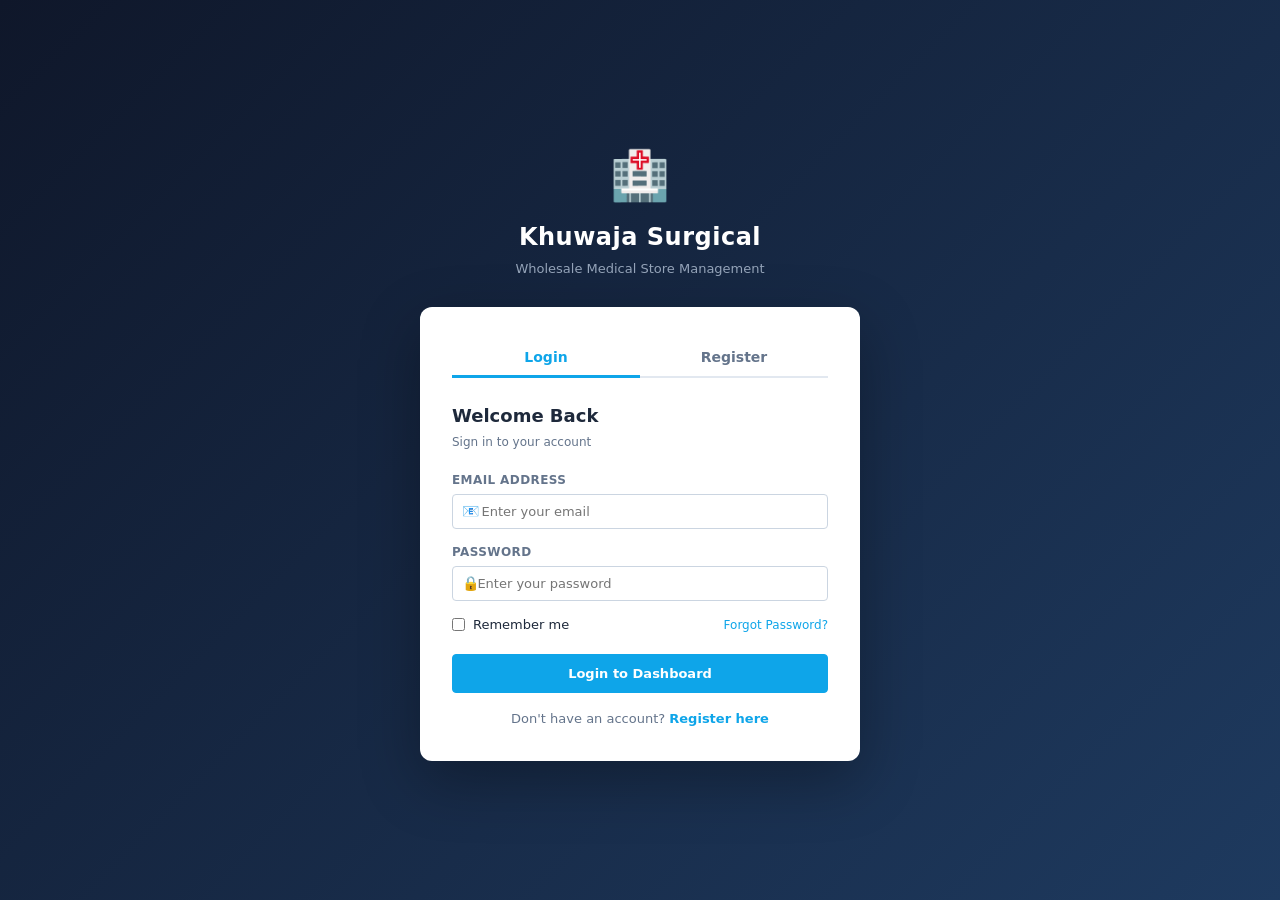
==== billing.html @ d651ba4a "Surgical Inventory System" ====
<!DOCTYPE html>
<html lang="en">

<head>
  <meta charset="UTF-8">
  <meta name="viewport" content="width=device-width, initial-scale=1.0">
  <title>New Bill - Khuwaja Surgical</title>
  <link rel="stylesheet" href="css/styles.css">
  <link rel="stylesheet" href="css/dark-mode.css" id="dark-mode-css" disabled>
  <link rel="stylesheet" href="css/print.css" media="print">
</head>

<body>

  <!-- ===== BILLING PAGE ===== -->

  <!-- Sidebar (hidden on print) -->
  <aside class="sidebar no-print" id="sidebar">
    <div class="sidebar-brand">
      <span class="brand-icon-sm">🏥</span>
      <span>Khuwaja Surgical</span>
    </div>
    <nav class="sidebar-nav">
      <a href="dashboard.html" class="nav-link">
        <span class="nav-icon">📊</span> Dashboard
      </a>
      <a href="inventory.html" class="nav-link">
        <span class="nav-icon">📦</span> Inventory
      </a>
      <a href="billing.html" class="nav-link active">
        <span class="nav-icon">🧾</span> New Bill
      </a>
      <a href="bills.html" class="nav-link">
        <span class="nav-icon">📋</span> Bills
      </a>
      <a href="settings.html" class="nav-link">
        <span class="nav-icon">⚙️</span> Settings
      </a>
    </nav>
    <div class="sidebar-footer">
      <a href="login.html" class="nav-link logout-link">
        <span class="nav-icon">🚪</span> Logout
      </a>
    </div>
  </aside>

  <!-- Main Wrapper -->
  <div class="main-wrapper">

    <!-- Header (hidden on print) -->
    <header class="top-header no-print">
      <button class="menu-toggle" id="menu-toggle">☰</button>
      <div class="header-title">Create New Bill</div>
      <div class="header-right">
        <button class="dark-toggle" id="dark-toggle" title="Toggle Dark Mode">🌙</button>
        <div class="user-badge">Admin</div>
      </div>
    </header>

    <!-- Page Content -->
    <main class="page-content">

      <!-- ===== INVOICE / RECEIPT ===== -->
      <div class="invoice-wrapper" id="invoice-print-area">

        <!-- INVOICE HEADER (visible on screen and print) -->
        <div class="invoice-header">
          <div class="invoice-brand">
            <h2 class="invoice-shop-name">🏥 Khuwaja Surgical</h2>
            <p class="invoice-address">Main Bazar, Sukkur, Sindh | Ph: 0300-1234567</p>
          </div>
          <div class="invoice-meta">
            <div class="meta-row">
              <span class="meta-label">Invoice No:</span>
              <span class="meta-value" id="inv-number">#1043</span>
            </div>
            <div class="meta-row">
              <span class="meta-label">Date:</span>
              <span class="meta-value" id="inv-date">11-03-2026</span>
            </div>
          </div>
        </div>

        <!-- SELLER & CUSTOMER INFO -->
        <div class="invoice-parties no-print">
          <div class="party-block">
            <h4 class="party-label">Seller Information</h4>
            <div class="form-group">
              <label for="seller-name">Seller Name</label>
              <input type="text" id="seller-name" name="seller_name" placeholder="Seller / Staff Name" value="Admin">
            </div>
          </div>
          <div class="party-block">
            <h4 class="party-label">Customer Information</h4>
            <div class="form-row">
              <div class="form-group">
                <label for="cust-name">Customer Name</label>
                <input type="text" id="cust-name" name="customer_name" placeholder="Customer / Shop Name">
              </div>
              <div class="form-group">
                <label for="cust-phone">Phone Number</label>
                <input type="text" id="cust-phone" name="customer_phone" placeholder="0300-0000000">
              </div>
            </div>
          </div>
        </div>

        <!-- PRINT-ONLY PARTY INFO -->
        <div class="print-only party-print-row">
          <div>
            <strong>Seller:</strong> Admin &nbsp;&nbsp;
            <strong>Customer:</strong> Walk-in Customer
          </div>
          <div><strong>Phone:</strong> ---</div>
        </div>

        <!-- ADD ITEM ROW (hidden on print) -->
        <div class="add-item-row no-print">
          <h4 class="party-label">Add Item to Bill</h4>
          <div class="form-row item-add-form">
            <div class="form-group">
              <label for="item-select">Select Item</label>
              <select id="item-select" name="item_select">
                <option value="">-- Choose Item --</option>
                <option value="surgical-gloves|500|SRG-001">
                  Surgical Gloves (M) — Rs.500
                </option>
                <option value="syringe-5ml|20|SRG-045">
                  Disposable Syringe 5ml — Rs.20
                </option>
                <option value="cotton-bandage|70|SRG-102">
                  Cotton Bandage 4" — Rs.70
                </option>
                <option value="stethoscope|1200|SRG-200">
                  Stethoscope — Rs.1,200
                </option>
                <option value="oxygen-mask|150|SRG-311">
                  Oxygen Mask (Adult) — Rs.150
                </option>
              </select>
            </div>
            <div class="form-group form-group-sm">
              <label for="item-qty">Quantity</label>
              <input type="number" id="item-qty" name="quantity" placeholder="1" min="1" value="1">
            </div>
            <div class="form-group form-group-sm">
              <label for="item-rate">Rate (Rs.)</label>
              <input type="number" id="item-rate" name="rate" placeholder="0.00" step="0.01">
            </div>
            <div class="form-group form-group-btn">
              <label>&nbsp;</label>
              <button type="button" class="btn btn-primary">➕ Add Item</button>
            </div>
          </div>
        </div>

        <!-- ITEMS TABLE -->
        <div class="invoice-items">
          <table class="data-table invoice-table">
            <thead>
              <tr>
                <th>#</th>
                <th>Item Name</th>
                <th>Rate (Rs.)</th>
                <th>Quantity</th>
                <th>Amount (Rs.)</th>
                <th class="no-print">Remove</th>
              </tr>
            </thead>
            <tbody id="invoice-items-body">
              <!-- Sample rows -->
              <tr>
                <td>1</td>
                <td>Surgical Gloves (M)</td>
                <td>500.00</td>
                <td>10</td>
                <td>5,000.00</td>
                <td class="no-print">
                  <button class="btn-icon btn-delete">🗑️</button>
                </td>
              </tr>
              <tr>
                <td>2</td>
                <td>Disposable Syringe 5ml</td>
                <td>20.00</td>
                <td>50</td>
                <td>1,000.00</td>
                <td class="no-print">
                  <button class="btn-icon btn-delete">🗑️</button>
                </td>
              </tr>
              <tr>
                <td>3</td>
                <td>Cotton Bandage 4"</td>
                <td>70.00</td>
                <td>20</td>
                <td>1,400.00</td>
                <td class="no-print">
                  <button class="btn-icon btn-delete">🗑️</button>
                </td>
              </tr>
            </tbody>
          </table>
        </div>

        <!-- TOTALS SECTION -->
        <div class="invoice-totals">
          <div class="totals-left no-print">
            <div class="form-group">
              <label for="cash-received">Cash Received (Rs.)</label>
              <input type="number" id="cash-received" name="cash_received" placeholder="0.00" step="0.01">
            </div>
          </div>
          <div class="totals-right">
            <table class="totals-table">
              <tr>
                <td class="totals-label">Subtotal:</td>
                <td class="totals-value">Rs. 7,400.00</td>
              </tr>
              <tr>
                <td class="totals-label">Tax (17%):</td>
                <td class="totals-value">Rs. 1,258.00</td>
              </tr>
              <tr>
                <td class="totals-label">Discount:</td>
                <td class="totals-value no-print">
                  <input type="number" id="discount" placeholder="0" class="discount-input" step="0.01">
                </td>
                <td class="totals-value print-only">Rs. 0.00</td>
              </tr>
              <tr class="grand-total-row">
                <td class="totals-label">Grand Total:</td>
                <td class="totals-value grand-total-val">Rs. 8,658.00</td>
              </tr>
              <tr>
                <td class="totals-label">Cash Received:</td>
                <td class="totals-value">Rs. 10,000.00</td>
              </tr>
              <tr>
                <td class="totals-label">Balance:</td>
                <td class="totals-value balance-val">Rs. 1,342.00</td>
              </tr>
            </table>
          </div>
        </div>

        <!-- INVOICE FOOTER (visible on print) -->
        <div class="invoice-footer print-only">
          <p>Thank you for your business!</p>
          <p>Khuwaja Surgical | 0300-1234567</p>
        </div>

      </div><!-- /#invoice-print-area -->

      <!-- ACTION BUTTONS (hidden on print) -->
      <div class="invoice-actions no-print">
        <button type="button" class="btn btn-primary" onclick="window.print()">🖨️ Print Bill</button>
        <button type="button" class="btn btn-green">💾 Save Bill</button>
        <button type="button" class="btn btn-outline">🔄 Clear</button>
        <a href="bills.html" class="btn btn-outline">📋 View All Bills</a>
      </div>

    </main>
  </div>
  <script src="js/db.js"></script>
  <script src="js/helpers.js"></script>
  <script src="js/ui.js"></script>
  <script src="js/auth.js"></script>
  <script src="js/billing.js"></script>
  <script src="js/print.js"></script>
  <script src="js/backup.js"></script>
  <script>
    if ('serviceWorker' in navigator) {
      navigator.serviceWorker.register('service-worker.js')
        .then(() => console.log('SW: Registered ✓'))
        .catch(err => console.error('SW: Failed -', err));
    }
  </script>


</body>

</html>
---- css/styles.css ----
/* =====================================================
   css/styles.css
   Khuwaja Surgical — Main Stylesheet
   ===================================================== */

/* ---- CSS Variables (Light Mode Defaults) ---- */
:root {
  --bg-body: #f1f5f9;
  --bg-sidebar: #1e293b;
  --bg-header: #ffffff;
  --bg-card: #ffffff;
  --bg-input: #ffffff;
  --text-primary: #1e293b;
  --text-secondary: #64748b;
  --text-sidebar: #94a3b8;
  --text-sidebar-active: #ffffff;
  --accent: #0ea5e9;
  --accent-hover: #0284c7;
  --accent-green: #16a34a;
  --accent-red: #dc2626;
  --accent-yellow: #d97706;
  --accent-purple: #7c3aed;
  --border: #e2e8f0;
  --border-input: #cbd5e1;
  --shadow: 0 2px 8px rgba(0, 0, 0, 0.08);
  --shadow-card: 0 1px 4px rgba(0, 0, 0, 0.06);
  --sidebar-w: 240px;
  --header-h: 58px;
  --radius: 8px;
  --radius-sm: 4px;
}

/* ---- Reset & Base ---- */
*,
*::before,
*::after {
  box-sizing: border-box;
  margin: 0;
  padding: 0;
}

html {
  font-size: 14px;
}

body {
  font-family: 'Segoe UI', system-ui, -apple-system, sans-serif;
  background: var(--bg-body);
  color: var(--text-primary);
  line-height: 1.5;
}

a {
  text-decoration: none;
  color: inherit;
}

button {
  cursor: pointer;
  font-family: inherit;
}

input,
select,
textarea {
  font-family: inherit;
  font-size: 13px;
}

/* ===================================================
   LOGIN PAGE
   =================================================== */
.login-page {
  background: linear-gradient(135deg, #0f172a 0%, #1e3a5f 100%);
  min-height: 100vh;
  display: flex;
  align-items: center;
  justify-content: center;
  padding: 24px;
}

.login-wrapper {
  width: 100%;
  max-width: 440px;
}

.login-brand {
  text-align: center;
  margin-bottom: 28px;
  color: #ffffff;
}

.login-brand .brand-icon {
  font-size: 48px;
  display: block;
  margin-bottom: 8px;
}

.login-brand h1 {
  font-size: 24px;
  font-weight: 700;
  letter-spacing: 0.5px;
}

.login-brand p {
  font-size: 13px;
  color: #94a3b8;
  margin-top: 4px;
}

.login-card {
  background: #ffffff;
  border-radius: 12px;
  padding: 32px;
  box-shadow: 0 20px 60px rgba(0, 0, 0, 0.3);
}

/* Auth Tabs */
.auth-tabs {
  display: flex;
  border-bottom: 2px solid var(--border);
  margin-bottom: 24px;
}

.tab-btn {
  flex: 1;
  padding: 10px;
  background: none;
  border: none;
  font-size: 14px;
  font-weight: 600;
  color: var(--text-secondary);
  border-bottom: 3px solid transparent;
  margin-bottom: -2px;
  transition: all 0.2s;
}

.tab-btn.active {
  color: var(--accent);
  border-bottom-color: var(--accent);
}

.tab-btn:hover {
  color: var(--accent);
}

/* Form Titles */
.form-title {
  font-size: 18px;
  font-weight: 700;
  margin-bottom: 4px;
}

.form-subtitle {
  font-size: 12px;
  color: var(--text-secondary);
  margin-bottom: 20px;
}

/* Auth Form */
.auth-form {
  display: block;
}

.auth-form.hidden {
  display: none;
}

/* Input Icon Wrap */
.input-icon-wrap {
  position: relative;
}

.input-icon {
  position: absolute;
  left: 10px;
  top: 50%;
  transform: translateY(-50%);
  font-size: 14px;
  pointer-events: none;
}

.input-icon-wrap input {
  width: 100%;
  padding: 10px 12px 10px 36px;
  border: 1.5px solid var(--border-input);
  border-radius: var(--radius-sm);
  outline: none;
  background: var(--bg-input);
  color: var(--text-primary);
  transition: border-color 0.2s;
}

.input-icon-wrap input:focus {
  border-color: var(--accent);
}

/* Form Options */
.form-options {
  display: flex;
  justify-content: space-between;
  align-items: center;
  margin: 12px 0 20px;
}

.forgot-link {
  font-size: 12px;
  color: var(--accent);
}

.forgot-link:hover {
  text-decoration: underline;
}

/* Switch Auth */
.switch-auth {
  text-align: center;
  margin-top: 16px;
  font-size: 13px;
  color: var(--text-secondary);
}

.switch-auth a {
  color: var(--accent);
  font-weight: 600;
}

/* ===================================================
   LAYOUT: SIDEBAR + MAIN
   =================================================== */
.sidebar {
  position: fixed;
  top: 0;
  left: 0;
  bottom: 0;
  width: var(--sidebar-w);
  background: var(--bg-sidebar);
  display: flex;
  flex-direction: column;
  z-index: 100;
  transition: transform 0.3s;
}

.sidebar-brand {
  display: flex;
  align-items: center;
  gap: 10px;
  padding: 18px 20px;
  font-size: 15px;
  font-weight: 700;
  color: #ffffff;
  border-bottom: 1px solid rgba(255, 255, 255, 0.08);
  white-space: nowrap;
}

.brand-icon-sm {
  font-size: 22px;
}

/* Sidebar Nav */
.sidebar-nav {
  flex: 1;
  padding: 12px 0;
  overflow-y: auto;
}

.nav-link {
  display: flex;
  align-items: center;
  gap: 10px;
  padding: 11px 20px;
  color: var(--text-sidebar);
  font-size: 13.5px;
  font-weight: 500;
  border-left: 3px solid transparent;
  transition: all 0.2s;
}

.nav-link:hover {
  background: rgba(255, 255, 255, 0.05);
  color: #ffffff;
}

.nav-link.active {
  background: rgba(14, 165, 233, 0.15);
  color: #ffffff;
  border-left-color: var(--accent);
}

.nav-icon {
  font-size: 16px;
}

.sidebar-footer {
  border-top: 1px solid rgba(255, 255, 255, 0.08);
  padding: 8px 0;
}

.logout-link:hover {
  background: rgba(220, 38, 38, 0.15) !important;
  color: #fca5a5 !important;
}

/* ---- Main Wrapper ---- */
.main-wrapper {
  margin-left: var(--sidebar-w);
  min-height: 100vh;
  display: flex;
  flex-direction: column;
  transition: margin-left 0.3s;
}

/* ---- Top Header ---- */
.top-header {
  position: sticky;
  top: 0;
  height: var(--header-h);
  background: var(--bg-header);
  border-bottom: 1px solid var(--border);
  display: flex;
  align-items: center;
  padding: 0 20px;
  gap: 16px;
  z-index: 50;
  box-shadow: var(--shadow-card);
}

.header-title {
  flex: 1;
  font-size: 15px;
  font-weight: 700;
  color: var(--text-primary);
}

.header-right {
  display: flex;
  align-items: center;
  gap: 12px;
}

.menu-toggle {
  background: none;
  border: none;
  font-size: 20px;
  color: var(--text-secondary);
  display: none;
  padding: 4px;
}

.dark-toggle {
  background: none;
  border: 1.5px solid var(--border);
  border-radius: var(--radius-sm);
  padding: 5px 9px;
  font-size: 16px;
  color: var(--text-secondary);
  transition: all 0.2s;
}

.dark-toggle:hover {
  background: var(--bg-body);
  border-color: var(--accent);
}

.user-badge {
  background: var(--accent);
  color: #ffffff;
  padding: 5px 14px;
  border-radius: 20px;
  font-size: 12px;
  font-weight: 600;
}

/* ---- Page Content ---- */
.page-content {
  padding: 24px;
  flex: 1;
}

/* Page Header */
.page-header {
  margin-bottom: 24px;
}

.page-header h2 {
  font-size: 20px;
  font-weight: 700;
}

.page-date {
  color: var(--text-secondary);
  font-size: 13px;
  margin-top: 3px;
}

/* ===================================================
   SECTION BLOCKS
   =================================================== */
.section-block {
  background: var(--bg-card);
  border-radius: var(--radius);
  padding: 20px;
  margin-bottom: 20px;
  box-shadow: var(--shadow-card);
  border: 1px solid var(--border);
}

.section-title {
  font-size: 15px;
  font-weight: 700;
  margin-bottom: 16px;
  color: var(--text-primary);
  padding-bottom: 10px;
  border-bottom: 1px solid var(--border);
}

.section-header-row {
  display: flex;
  align-items: center;
  justify-content: space-between;
  flex-wrap: wrap;
  gap: 10px;
  margin-bottom: 12px;
}

.section-header-row .section-title {
  margin-bottom: 0;
  border-bottom: none;
  padding-bottom: 0;
}

/* ===================================================
   DASHBOARD — SUMMARY CARDS
   =================================================== */
.cards-grid {
  display: grid;
  grid-template-columns: repeat(4, 1fr);
  gap: 16px;
  margin-bottom: 20px;
}

.summary-card {
  background: var(--bg-card);
  border-radius: var(--radius);
  padding: 20px;
  display: flex;
  align-items: center;
  gap: 16px;
  box-shadow: var(--shadow-card);
  border-left: 4px solid;
  border-right: 1px solid var(--border);
  border-top: 1px solid var(--border);
  border-bottom: 1px solid var(--border);
}

.card-blue {
  border-left-color: var(--accent);
}

.card-red {
  border-left-color: var(--accent-red);
}

.card-green {
  border-left-color: var(--accent-green);
}

.card-purple {
  border-left-color: var(--accent-purple);
}

.card-icon {
  font-size: 32px;
}

.card-label {
  display: block;
  font-size: 12px;
  color: var(--text-secondary);
  margin-bottom: 4px;
}

.card-value {
  display: block;
  font-size: 20px;
  font-weight: 700;
  color: var(--text-primary);
}

/* Quick Actions */
.quick-actions {
  display: flex;
  gap: 12px;
  flex-wrap: wrap;
}

.quick-btn {
  display: inline-flex;
  align-items: center;
  gap: 8px;
  padding: 11px 20px;
  border-radius: var(--radius);
  font-size: 13.5px;
  font-weight: 600;
  color: #ffffff;
  transition: opacity 0.2s, transform 0.15s;
}

.quick-btn:hover {
  opacity: 0.9;
  transform: translateY(-1px);
}

.qb-blue {
  background: var(--accent);
}

.qb-green {
  background: var(--accent-green);
}

.qb-purple {
  background: var(--accent-purple);
}

/* ===================================================
   TABLES
   =================================================== */
.table-wrap {
  overflow-x: auto;
}

.data-table {
  width: 100%;
  border-collapse: collapse;
  font-size: 13px;
}

.data-table th {
  background: var(--bg-body);
  color: var(--text-secondary);
  padding: 10px 14px;
  text-align: left;
  font-weight: 600;
  border-bottom: 2px solid var(--border);
  white-space: nowrap;
}

.data-table td {
  padding: 11px 14px;
  border-bottom: 1px solid var(--border);
  color: var(--text-primary);
  vertical-align: middle;
}

.data-table tbody tr:hover {
  background: rgba(14, 165, 233, 0.04);
}

.data-table tbody tr:last-child td {
  border-bottom: none;
}

/* ===================================================
   BADGES
   =================================================== */
.badge {
  display: inline-block;
  padding: 3px 10px;
  border-radius: 20px;
  font-size: 11px;
  font-weight: 700;
  text-transform: uppercase;
  letter-spacing: 0.4px;
}

.badge-green {
  background: #dcfce7;
  color: #166534;
}

.badge-red {
  background: #fee2e2;
  color: #991b1b;
}

.badge-yellow {
  background: #fef3c7;
  color: #92400e;
}

/* ===================================================
   FORMS
   =================================================== */
.form-group {
  margin-bottom: 14px;
}

.form-group label {
  display: block;
  font-size: 12px;
  font-weight: 600;
  color: var(--text-secondary);
  margin-bottom: 5px;
  text-transform: uppercase;
  letter-spacing: 0.4px;
}

.form-group input,
.form-group select,
.form-group textarea {
  width: 100%;
  padding: 9px 12px;
  border: 1.5px solid var(--border-input);
  border-radius: var(--radius-sm);
  background: var(--bg-input);
  color: var(--text-primary);
  outline: none;
  transition: border-color 0.2s;
  font-size: 13px;
}

.form-group input:focus,
.form-group select:focus,
.form-group textarea:focus {
  border-color: var(--accent);
}

.form-group textarea {
  resize: vertical;
}

.field-hint {
  display: block;
  font-size: 11px;
  color: var(--text-secondary);
  margin-top: 4px;
}

.form-row {
  display: grid;
  grid-template-columns: repeat(auto-fit, minmax(180px, 1fr));
  gap: 14px;
}

.form-group-sm {
  min-width: 100px;
  max-width: 140px;
}

.form-group-btn {
  display: flex;
  flex-direction: column;
}

.form-actions {
  display: flex;
  gap: 10px;
  flex-wrap: wrap;
  margin-top: 6px;
}

/* ===================================================
   BUTTONS
   =================================================== */
.btn {
  display: inline-flex;
  align-items: center;
  gap: 6px;
  padding: 9px 18px;
  border-radius: var(--radius-sm);
  font-size: 13px;
  font-weight: 600;
  border: 1.5px solid transparent;
  transition: all 0.2s;
  white-space: nowrap;
}

.btn-primary {
  background: var(--accent);
  color: #ffffff;
  border-color: var(--accent);
}

.btn-primary:hover {
  background: var(--accent-hover);
  border-color: var(--accent-hover);
}

.btn-green {
  background: var(--accent-green);
  color: #ffffff;
  border-color: var(--accent-green);
}

.btn-outline {
  background: transparent;
  color: var(--text-primary);
  border-color: var(--border-input);
}

.btn-outline:hover {
  background: var(--bg-body);
}

.btn-full {
  width: 100%;
  justify-content: center;
  padding: 11px;
}

.btn-sm {
  padding: 6px 12px;
  font-size: 12px;
}

.btn-icon {
  background: none;
  border: none;
  font-size: 16px;
  padding: 4px 6px;
  border-radius: var(--radius-sm);
  transition: background 0.2s;
}

.btn-icon:hover {
  background: var(--bg-body);
}

.action-btns {
  white-space: nowrap;
}

/* ===================================================
   INVENTORY — ITEM FORM
   =================================================== */
.item-form {
  padding: 4px 0;
}

.search-bar {
  display: flex;
}

.search-input {
  padding: 8px 12px;
  border: 1.5px solid var(--border-input);
  border-radius: var(--radius-sm);
  background: var(--bg-input);
  color: var(--text-primary);
  font-size: 13px;
  width: 240px;
  outline: none;
}

.search-input:focus {
  border-color: var(--accent);
}

/* ===================================================
   BILLING / INVOICE
   =================================================== */
.invoice-wrapper {
  background: var(--bg-card);
  border: 1px solid var(--border);
  border-radius: var(--radius);
  padding: 24px;
  margin-bottom: 16px;
  box-shadow: var(--shadow-card);
}

.invoice-header {
  display: flex;
  justify-content: space-between;
  align-items: flex-start;
  flex-wrap: wrap;
  gap: 16px;
  margin-bottom: 20px;
  padding-bottom: 16px;
  border-bottom: 2px solid var(--border);
}

.invoice-shop-name {
  font-size: 20px;
  font-weight: 800;
  color: var(--accent);
}

.invoice-address {
  font-size: 12px;
  color: var(--text-secondary);
  margin-top: 4px;
}

.invoice-meta {
  text-align: right;
}

.meta-row {
  display: flex;
  justify-content: flex-end;
  gap: 8px;
  margin-bottom: 4px;
  font-size: 13px;
}

.meta-label {
  color: var(--text-secondary);
  font-weight: 600;
}

.meta-value {
  font-weight: 700;
  color: var(--text-primary);
}

.invoice-parties {
  display: grid;
  grid-template-columns: 1fr 1fr;
  gap: 20px;
  margin-bottom: 20px;
  padding-bottom: 16px;
  border-bottom: 1px solid var(--border);
}

.party-label {
  font-size: 12px;
  font-weight: 700;
  color: var(--text-secondary);
  text-transform: uppercase;
  letter-spacing: 0.5px;
  margin-bottom: 10px;
}

.add-item-row {
  margin-bottom: 20px;
  padding-bottom: 16px;
  border-bottom: 1px solid var(--border);
}

.item-add-form {
  display: flex;
  flex-wrap: wrap;
  gap: 12px;
  align-items: flex-end;
}

.invoice-items {
  margin-bottom: 16px;
}

.invoice-table {
  font-size: 13px;
}

/* Totals */
.invoice-totals {
  display: flex;
  justify-content: space-between;
  align-items: flex-start;
  flex-wrap: wrap;
  gap: 16px;
  margin-top: 16px;
  padding-top: 16px;
  border-top: 2px solid var(--border);
}

.totals-left {
  min-width: 220px;
}

.totals-right {
  min-width: 260px;
}

.totals-table {
  width: 100%;
  font-size: 13px;
}

.totals-table td {
  padding: 5px 8px;
}

.totals-label {
  color: var(--text-secondary);
  font-weight: 600;
  text-align: right;
  width: 50%;
}

.totals-value {
  text-align: right;
  font-weight: 600;
}

.grand-total-row td {
  background: var(--bg-body);
  font-size: 15px;
  font-weight: 800;
  border-top: 1.5px solid var(--border);
  border-bottom: 1.5px solid var(--border);
}

.grand-total-val {
  color: var(--accent-green);
}

.balance-val {
  color: var(--accent);
}

.discount-input {
  width: 90px;
  padding: 4px 8px;
  border: 1.5px solid var(--border-input);
  border-radius: var(--radius-sm);
  background: var(--bg-input);
  color: var(--text-primary);
}

.invoice-actions {
  display: flex;
  gap: 10px;
  flex-wrap: wrap;
}

/* Print-only elements hidden on screen */
.print-only {
  display: none;
}

/* ===================================================
   BILLS PAGE
   =================================================== */
.filter-bar {
  display: flex;
  gap: 10px;
  flex-wrap: wrap;
  margin-bottom: 14px;
  align-items: center;
}

.filter-date {
  padding: 8px 10px;
  border: 1.5px solid var(--border-input);
  border-radius: var(--radius-sm);
  background: var(--bg-input);
  color: var(--text-primary);
  font-size: 13px;
  outline: none;
}

.bills-summary {
  display: flex;
  gap: 12px;
  margin-top: 14px;
  flex-wrap: wrap;
}

.summary-pill {
  background: var(--bg-body);
  border: 1px solid var(--border);
  border-radius: 20px;
  padding: 5px 14px;
  font-size: 12.5px;
  color: var(--text-secondary);
}

.summary-pill strong {
  color: var(--text-primary);
}

/* ===================================================
   SETTINGS
   =================================================== */
.settings-form {
  max-width: 900px;
}

.checkbox-group {
  display: flex;
  flex-direction: column;
  gap: 8px;
  padding-top: 2px;
}

.checkbox-label {
  display: flex;
  align-items: center;
  gap: 8px;
  font-size: 13px;
  color: var(--text-primary);
  cursor: pointer;
  font-weight: normal;
  text-transform: none;
  letter-spacing: 0;
}

.checkbox-label input[type="checkbox"] {
  width: auto;
  accent-color: var(--accent);
}

/* ===================================================
   PAGINATION
   =================================================== */
.pagination {
  display: flex;
  gap: 6px;
  margin-top: 16px;
  flex-wrap: wrap;
}

.page-btn {
  padding: 6px 12px;
  background: var(--bg-card);
  border: 1.5px solid var(--border-input);
  border-radius: var(--radius-sm);
  font-size: 12.5px;
  color: var(--text-secondary);
  cursor: pointer;
  transition: all 0.2s;
}

.page-btn:hover,
.page-btn.active {
  background: var(--accent);
  color: #ffffff;
  border-color: var(--accent);
}

/* ===================================================
   PARTY PRINT ROW (billing — print info)
   =================================================== */
.party-print-row {
  display: flex;
  justify-content: space-between;
  font-size: 12px;
  margin-bottom: 12px;
  padding-bottom: 10px;
  border-bottom: 1px dashed var(--border);
}

/* ===================================================
   RESPONSIVE — MOBILE
   =================================================== */
@media (max-width: 768px) {

  .sidebar {
    transform: translateX(-100%);
  }

  .sidebar.open {
    transform: translateX(0);
  }

  .main-wrapper {
    margin-left: 0;
  }

  .menu-toggle {
    display: block;
  }

  .cards-grid {
    grid-template-columns: repeat(2, 1fr);
  }

  .invoice-parties {
    grid-template-columns: 1fr;
  }

  .invoice-totals {
    flex-direction: column;
  }

  .item-add-form {
    flex-direction: column;
  }

  .form-group-sm {
    max-width: 100%;
  }

  .login-card {
    padding: 24px 18px;
  }

  .page-content {
    padding: 16px;
  }
}

@media (max-width: 480px) {
  .cards-grid {
    grid-template-columns: 1fr;
  }

  .invoice-header {
    flex-direction: column;
  }

  .invoice-meta {
    text-align: left;
  }
}
---- css/dark-mode.css ----
/* =====================================================
   css/dark-mode.css
   Khuwaja Surgical — Dark Mode Overrides
   Apply by toggling this stylesheet or adding
   class="dark" to <html>/<body>
   ===================================================== */

/* Override CSS variables for dark mode */
:root {
  --bg-body: #0f172a;
  --bg-sidebar: #0d1520;
  --bg-header: #1e293b;
  --bg-card: #1e293b;
  --bg-input: #0f172a;
  --text-primary: #e2e8f0;
  --text-secondary: #94a3b8;
  --text-sidebar: #64748b;
  --border: #334155;
  --border-input: #475569;
  --shadow-card: 0 1px 4px rgba(0, 0, 0, 0.3);
}

/* Body base */
body {
  background: var(--bg-body);
  color: var(--text-primary);
}

/* Login page gradient — dark mode */
.login-page {
  background: linear-gradient(135deg, #020617 0%, #0f172a 100%);
}

.login-card {
  background: #1e293b;
  border: 1px solid #334155;
}

.login-brand p {
  color: #64748b;
}

/* Auth tabs */
.tab-btn {
  color: #64748b;
}

.tab-btn.active {
  color: #38bdf8;
  border-bottom-color: #38bdf8;
}

/* Sidebar */
.sidebar {
  background: #0d1520;
}

.sidebar-brand {
  border-bottom-color: rgba(255, 255, 255, 0.06);
}

.sidebar-footer {
  border-top-color: rgba(255, 255, 255, 0.06);
}

/* Top Header */
.top-header {
  background: #1e293b;
  border-bottom-color: #334155;
}

/* Cards */
.summary-card {
  background: #1e293b;
  border-right-color: #334155;
  border-top-color: #334155;
  border-bottom-color: #334155;
}

/* Section blocks */
.section-block {
  background: #1e293b;
  border-color: #334155;
}

.section-title {
  border-bottom-color: #334155;
}

/* Tables */
.data-table th {
  background: #0f172a;
  color: #64748b;
  border-bottom-color: #334155;
}

.data-table td {
  border-bottom-color: #334155;
}

.data-table tbody tr:hover {
  background: rgba(14, 165, 233, 0.07);
}

/* Badges — dark mode tint adjustments */
.badge-green {
  background: #14532d;
  color: #86efac;
}

.badge-red {
  background: #7f1d1d;
  color: #fca5a5;
}

.badge-yellow {
  background: #78350f;
  color: #fcd34d;
}

/* Inputs */
.form-group input,
.form-group select,
.form-group textarea,
.search-input,
.filter-date,
.discount-input {
  background: #0f172a;
  color: #e2e8f0;
  border-color: #475569;
}

.form-group input::placeholder,
.search-input::placeholder {
  color: #64748b;
}

.form-group input:focus,
.form-group select:focus,
.form-group textarea:focus,
.search-input:focus,
.filter-date:focus {
  border-color: #38bdf8;
}

/* Input icon wrap on login */
.input-icon-wrap input {
  background: #0f172a;
  color: #e2e8f0;
  border-color: #475569;
}

.input-icon-wrap input:focus {
  border-color: #38bdf8;
}

/* Buttons */
.btn-outline {
  color: #e2e8f0;
  border-color: #475569;
}

.btn-outline:hover {
  background: #0f172a;
}

.dark-toggle {
  border-color: #475569;
  color: #94a3b8;
}

.dark-toggle:hover {
  background: #0f172a;
  border-color: #38bdf8;
}

/* Quick buttons */
.quick-btn {
  filter: brightness(0.9);
}

.quick-btn:hover {
  filter: brightness(1);
}

/* Invoice */
.invoice-wrapper {
  background: #1e293b;
  border-color: #334155;
}

.invoice-header {
  border-bottom-color: #334155;
}

.invoice-parties {
  border-bottom-color: #334155;
}

.add-item-row {
  border-bottom-color: #334155;
}

.invoice-totals {
  border-top-color: #334155;
}

.grand-total-row td {
  background: #0f172a;
  border-color: #334155;
}

.party-print-row {
  border-bottom-color: #475569;
}

/* Pagination */
.page-btn {
  background: #1e293b;
  border-color: #475569;
  color: #94a3b8;
}

.page-btn:hover,
.page-btn.active {
  background: #0ea5e9;
  color: #ffffff;
  border-color: #0ea5e9;
}

/* Summary Pills */
.summary-pill {
  background: #0f172a;
  border-color: #334155;
  color: #94a3b8;
}

.summary-pill strong {
  color: #e2e8f0;
}

/* Page buttons */
.btn-icon:hover {
  background: #0f172a;
}

/* Auth form in dark mode */
.auth-form .form-title {
  color: #e2e8f0;
}

.auth-form .form-subtitle {
  color: #64748b;
}

.switch-auth {
  color: #94a3b8;
}

.switch-auth a {
  color: #38bdf8;
}

.forgot-link {
  color: #38bdf8;
}

/* Totals table */
.totals-table td {
  color: #e2e8f0;
}

.totals-label {
  color: #94a3b8;
}

/* Settings checkbox */
.checkbox-label {
  color: #e2e8f0;
}

/* Filter bar */
.filter-bar input {
  color: #e2e8f0;
}

/* Dark toggle icon swap */
/* Add this class via JS when dark mode is on */
.dark-mode-on .dark-toggle {
  content: "☀️";
}
---- css/print.css ----
/* =====================================================
   css/print.css
   Khuwaja Surgical — Print / Receipt Styles
   Applied via: <link rel="stylesheet" href="css/print.css" media="print">
   Or inside: @media print { ... }
   ===================================================== */

@media print {

  /* ---- 1. PAGE SETUP ---- */
  @page {
    /* Narrow receipt format — change to A4 for full-page */
    size: 80mm auto;
    margin: 6mm 4mm;
  }

  /* ---- 2. RESET FOR PRINT ---- */
  * {
    -webkit-print-color-adjust: exact;
    print-color-adjust: exact;
    color-adjust: exact;
  }

  body {
    background: #ffffff !important;
    color: #000000 !important;
    font-family: 'Courier New', Courier, monospace;
    font-size: 11px;
    line-height: 1.4;
    margin: 0;
    padding: 0;
  }

  /* ---- 3. HIDE NON-PRINT ELEMENTS ---- */
  /* Sidebar, header, buttons, forms — all hidden when printing */
  .no-print,
  .sidebar,
  .top-header,
  .menu-toggle,
  .dark-toggle,
  .user-badge,
  .invoice-parties,
  /* screen party info form */
  .add-item-row,
  /* add item form row */
  .totals-left,
  /* cash received input */
  .invoice-actions,
  /* print/save/clear buttons */
  .discount-input,
  /* discount input box */
  .btn,
  .btn-icon,
  .pagination,
  .filter-bar,
  .section-block,
  .quick-actions,
  .cards-grid,
  .page-header {
    display: none !important;
  }

  /* ---- 4. SHOW PRINT-ONLY ELEMENTS ---- */
  .print-only {
    display: block !important;
  }

  /* ---- 5. LAYOUT — FULL WIDTH ---- */
  .main-wrapper {
    margin-left: 0 !important;
    padding: 0 !important;
  }

  .page-content {
    padding: 0 !important;
    margin: 0 !important;
  }

  /* ---- 6. INVOICE WRAPPER ---- */
  .invoice-wrapper {
    border: none !important;
    box-shadow: none !important;
    padding: 0 !important;
    margin: 0 !important;
    width: 100% !important;
    background: #ffffff !important;
  }

  /* ---- 7. RECEIPT HEADER ---- */
  .invoice-header {
    text-align: center !important;
    border-bottom: 2px dashed #000 !important;
    padding-bottom: 6px !important;
    margin-bottom: 6px !important;
    display: block !important;
  }

  .invoice-brand {
    text-align: center !important;
  }

  .invoice-shop-name {
    font-size: 16px !important;
    font-weight: 900 !important;
    color: #000 !important;
    letter-spacing: 0.5px;
    text-align: center;
    display: block;
  }

  .invoice-address {
    font-size: 10px !important;
    color: #333 !important;
    text-align: center;
  }

  .invoice-meta {
    text-align: center !important;
    margin-top: 6px;
  }

  .meta-row {
    justify-content: center !important;
    font-size: 11px !important;
  }

  .meta-label {
    color: #000 !important;
  }

  .meta-value {
    color: #000 !important;
  }

  /* ---- 8. PARTY INFO (PRINT-ONLY ROW) ---- */
  .party-print-row {
    display: flex !important;
    justify-content: space-between !important;
    font-size: 10px !important;
    margin: 6px 0 !important;
    padding-bottom: 6px !important;
    border-bottom: 1px dashed #999 !important;
  }

  /* ---- 9. ITEMS TABLE ---- */
  .invoice-items {
    margin: 4px 0 !important;
  }

  .invoice-table {
    width: 100% !important;
    border-collapse: collapse !important;
    font-size: 10px !important;
  }

  .invoice-table th {
    background: #000 !important;
    color: #fff !important;
    padding: 4px 5px !important;
    text-align: left !important;
    font-size: 10px !important;
    font-weight: bold;
  }

  .invoice-table td {
    padding: 3px 5px !important;
    border-bottom: 1px dotted #ccc !important;
    color: #000 !important;
    font-size: 10px !important;
  }

  .invoice-table tbody tr:hover {
    background: transparent !important;
  }

  /* ---- 10. TOTALS SECTION ---- */
  .invoice-totals {
    display: block !important;
    border-top: 2px dashed #000 !important;
    padding-top: 6px !important;
    margin-top: 6px !important;
  }

  .totals-right {
    width: 100% !important;
    min-width: unset !important;
  }

  .totals-table {
    width: 100% !important;
    font-size: 11px !important;
  }

  .totals-table td {
    padding: 3px 4px !important;
    color: #000 !important;
  }

  .totals-label {
    text-align: left !important;
    color: #333 !important;
    font-weight: bold;
  }

  .totals-value {
    text-align: right !important;
    color: #000 !important;
  }

  .grand-total-row td {
    background: #f0f0f0 !important;
    font-size: 13px !important;
    font-weight: 900 !important;
    border-top: 1.5px solid #000 !important;
    border-bottom: 1.5px solid #000 !important;
    padding: 5px 4px !important;
    color: #000 !important;
  }

  .grand-total-val {
    color: #000 !important;
  }

  .balance-val {
    color: #000 !important;
  }

  /* ---- 11. RECEIPT FOOTER ---- */
  .invoice-footer {
    display: block !important;
    text-align: center !important;
    margin-top: 10px !important;
    padding-top: 8px !important;
    border-top: 2px dashed #000 !important;
    font-size: 10px !important;
    color: #444 !important;
  }

  .invoice-footer p {
    margin-bottom: 2px;
  }

  /* ---- 12. BADGES ---- */
  .badge {
    background: none !important;
    color: #000 !important;
    font-weight: bold;
    padding: 0 !important;
  }

  /* ---- 13. NO PAGE BREAK INSIDE ROWS ---- */
  tr {
    page-break-inside: avoid;
  }

}
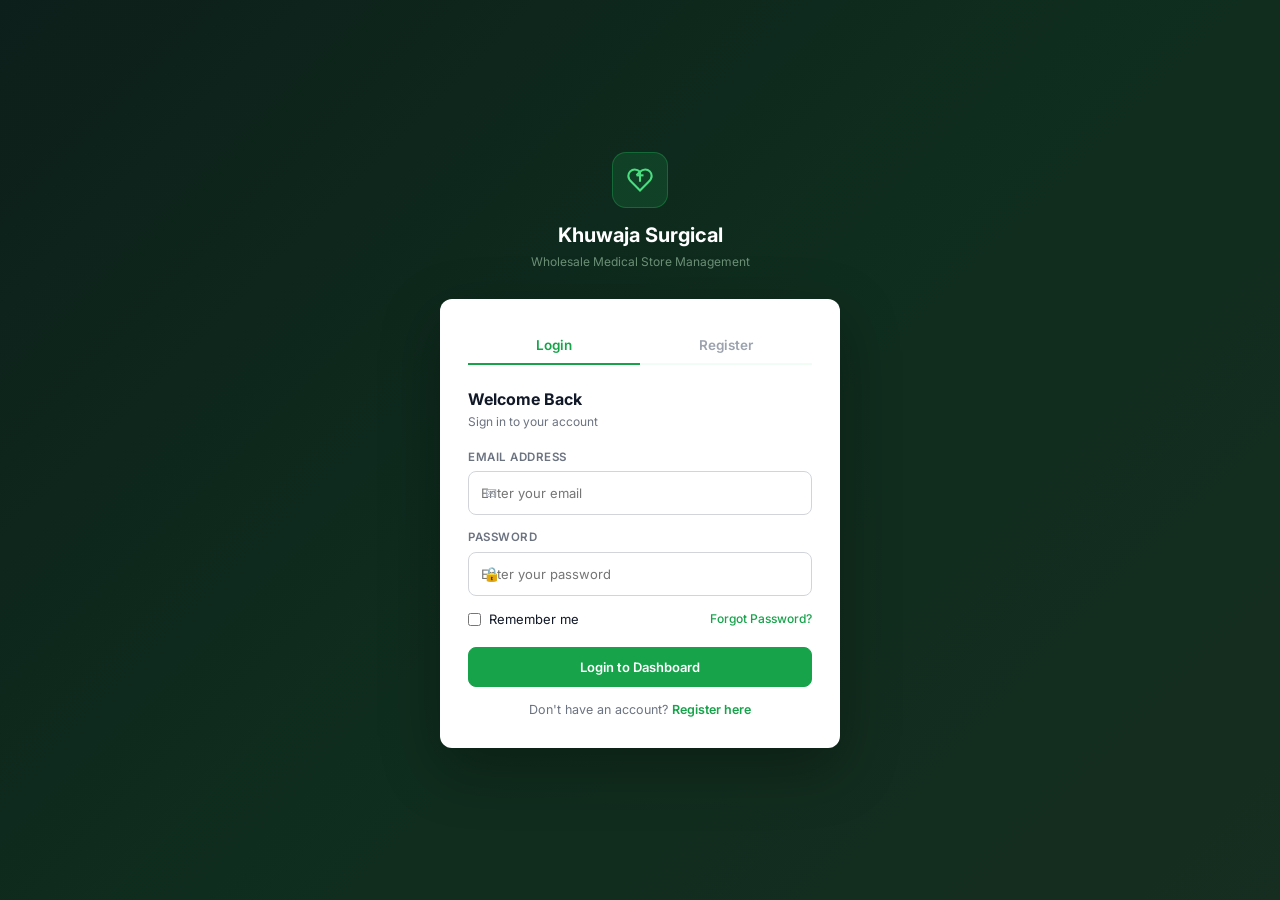
==== commit 1bbc1d9d: "Replace old inventory app with redesigned version" ====
--- a/billing.html
+++ b/billing.html
@@ -1,53 +1,31 @@
 <!DOCTYPE html>
 <html lang="en">
-
 <head>
-  <meta charset="UTF-8">
-  <meta name="viewport" content="width=device-width, initial-scale=1.0">
+  <meta charset="UTF-8"><meta name="viewport" content="width=device-width, initial-scale=1.0">
   <title>New Bill - Khuwaja Surgical</title>
   <link rel="stylesheet" href="css/styles.css">
   <link rel="stylesheet" href="css/dark-mode.css" id="dark-mode-css" disabled>
   <link rel="stylesheet" href="css/print.css" media="print">
 </head>
-
 <body>
-
-  <!-- ===== BILLING PAGE ===== -->
-
-  <!-- Sidebar (hidden on print) -->
   <aside class="sidebar no-print" id="sidebar">
     <div class="sidebar-brand">
-      <span class="brand-icon-sm">🏥</span>
+      <div class="brand-icon-sm"><svg width="18" height="18" fill="none" stroke="#4ade80" stroke-width="2" viewBox="0 0 24 24"><path d="M19 14c1.49-1.46 3-3.21 3-5.5A5.5 5.5 0 0 0 16.5 3c-1.76 0-3 .5-4.5 2-1.5-1.5-2.74-2-4.5-2A5.5 5.5 0 0 0 2 8.5c0 2.3 1.5 4.05 3 5.5l7 7Z"/></svg></div>
       <span>Khuwaja Surgical</span>
     </div>
     <nav class="sidebar-nav">
-      <a href="dashboard.html" class="nav-link">
-        <span class="nav-icon">📊</span> Dashboard
-      </a>
-      <a href="inventory.html" class="nav-link">
-        <span class="nav-icon">📦</span> Inventory
-      </a>
-      <a href="billing.html" class="nav-link active">
-        <span class="nav-icon">🧾</span> New Bill
-      </a>
-      <a href="bills.html" class="nav-link">
-        <span class="nav-icon">📋</span> Bills
-      </a>
-      <a href="settings.html" class="nav-link">
-        <span class="nav-icon">⚙️</span> Settings
-      </a>
+      <a href="dashboard.html" class="nav-link"><span class="nav-icon"><svg width="16" height="16" fill="none" stroke="currentColor" stroke-width="2" viewBox="0 0 24 24"><rect x="3" y="3" width="7" height="7" rx="1"/><rect x="14" y="3" width="7" height="7" rx="1"/><rect x="3" y="14" width="7" height="7" rx="1"/><rect x="14" y="14" width="7" height="7" rx="1"/></svg></span>Dashboard</a>
+      <a href="inventory.html" class="nav-link"><span class="nav-icon"><svg width="16" height="16" fill="none" stroke="currentColor" stroke-width="2" viewBox="0 0 24 24"><path d="M21 8a2 2 0 0 0-1-1.73l-7-4a2 2 0 0 0-2 0l-7 4A2 2 0 0 0 3 8v8a2 2 0 0 0 1 1.73l7 4a2 2 0 0 0 2 0l7-4A2 2 0 0 0 21 16Z"/><path d="m3.3 7 8.7 5 8.7-5"/><path d="M12 22V12"/></svg></span>Inventory</a>
+      <a href="billing.html" class="nav-link active"><span class="nav-icon"><svg width="16" height="16" fill="none" stroke="currentColor" stroke-width="2" viewBox="0 0 24 24"><path d="M14 2H6a2 2 0 0 0-2 2v16a2 2 0 0 0 2 2h12a2 2 0 0 0 2-2V8Z"/><polyline points="14 2 14 8 20 8"/><line x1="16" y1="13" x2="8" y2="13"/><line x1="16" y1="17" x2="8" y2="17"/></svg></span>New Bill</a>
+      <a href="bills.html" class="nav-link"><span class="nav-icon"><svg width="16" height="16" fill="none" stroke="currentColor" stroke-width="2" viewBox="0 0 24 24"><path d="M9 11l3 3L22 4"/><path d="M21 12v7a2 2 0 0 1-2 2H5a2 2 0 0 1-2-2V5a2 2 0 0 1 2-2h11"/></svg></span>Bills</a>
+      <a href="settings.html" class="nav-link"><span class="nav-icon"><svg width="16" height="16" fill="none" stroke="currentColor" stroke-width="2" viewBox="0 0 24 24"><circle cx="12" cy="12" r="3"/><path d="M19.4 15a1.65 1.65 0 0 0 .33 1.82l.06.06a2 2 0 0 1-2.83 2.83l-.06-.06a1.65 1.65 0 0 0-1.82-.33 1.65 1.65 0 0 0-1 1.51V21a2 2 0 0 1-4 0v-.09A1.65 1.65 0 0 0 9 19.4a1.65 1.65 0 0 0-1.82.33l-.06.06a2 2 0 0 1-2.83-2.83l.06-.06A1.65 1.65 0 0 0 4.68 15a1.65 1.65 0 0 0-1.51-1H3a2 2 0 0 1 0-4h.09A1.65 1.65 0 0 0 4.6 9a1.65 1.65 0 0 0-.33-1.82l-.06-.06a2 2 0 0 1 2.83-2.83l.06.06A1.65 1.65 0 0 0 9 4.68a1.65 1.65 0 0 0 1-1.51V3a2 2 0 0 1 4 0v.09a1.65 1.65 0 0 0 1 1.51 1.65 1.65 0 0 0 1.82-.33l.06-.06a2 2 0 0 1 2.83 2.83l-.06.06A1.65 1.65 0 0 0 19.4 9a1.65 1.65 0 0 0 1.51 1H21a2 2 0 0 1 0 4h-.09a1.65 1.65 0 0 0-1.51 1Z"/></svg></span>Settings</a>
     </nav>
     <div class="sidebar-footer">
-      <a href="login.html" class="nav-link logout-link">
-        <span class="nav-icon">🚪</span> Logout
-      </a>
+      <a href="login.html" class="nav-link logout-link"><span class="nav-icon"><svg width="16" height="16" fill="none" stroke="currentColor" stroke-width="2" viewBox="0 0 24 24"><path d="M9 21H5a2 2 0 0 1-2-2V5a2 2 0 0 1 2-2h4"/><polyline points="16 17 21 12 16 7"/><line x1="21" y1="12" x2="9" y2="12"/></svg></span>Logout</a>
     </div>
   </aside>
 
-  <!-- Main Wrapper -->
   <div class="main-wrapper">
-
-    <!-- Header (hidden on print) -->
     <header class="top-header no-print">
       <button class="menu-toggle" id="menu-toggle">☰</button>
       <div class="header-title">Create New Bill</div>
@@ -56,65 +34,38 @@
         <div class="user-badge">Admin</div>
       </div>
     </header>
-
-    <!-- Page Content -->
     <main class="page-content">
-
-      <!-- ===== INVOICE / RECEIPT ===== -->
       <div class="invoice-wrapper" id="invoice-print-area">
-
-        <!-- INVOICE HEADER (visible on screen and print) -->
         <div class="invoice-header">
           <div class="invoice-brand">
-            <h2 class="invoice-shop-name">🏥 Khuwaja Surgical</h2>
+            <h2 class="invoice-shop-name">Khuwaja Surgical</h2>
             <p class="invoice-address">Main Bazar, Sukkur, Sindh | Ph: 0300-1234567</p>
           </div>
           <div class="invoice-meta">
-            <div class="meta-row">
-              <span class="meta-label">Invoice No:</span>
-              <span class="meta-value" id="inv-number">#1043</span>
-            </div>
-            <div class="meta-row">
-              <span class="meta-label">Date:</span>
-              <span class="meta-value" id="inv-date">11-03-2026</span>
+            <div class="meta-row"><span class="meta-label">Invoice No:</span><span class="meta-value" id="inv-number">#1043</span></div>
+            <div class="meta-row"><span class="meta-label">Date:</span><span class="meta-value" id="inv-date">11-03-2026</span></div>
+          </div>
+        </div>
+
+        <div class="invoice-parties no-print">
+          <div class="party-block">
+            <h4 class="party-label">Seller Information</h4>
+            <div class="form-group"><label for="seller-name">Seller Name</label><input type="text" id="seller-name" name="seller_name" placeholder="Seller / Staff Name" value="Admin"></div>
+          </div>
+          <div class="party-block">
+            <h4 class="party-label">Customer Information</h4>
+            <div class="form-row">
+              <div class="form-group"><label for="cust-name">Customer Name</label><input type="text" id="cust-name" name="customer_name" placeholder="Customer / Shop Name"></div>
+              <div class="form-group"><label for="cust-phone">Phone Number</label><input type="text" id="cust-phone" name="customer_phone" placeholder="0300-0000000"></div>
             </div>
           </div>
         </div>
 
-        <!-- SELLER & CUSTOMER INFO -->
-        <div class="invoice-parties no-print">
-          <div class="party-block">
-            <h4 class="party-label">Seller Information</h4>
-            <div class="form-group">
-              <label for="seller-name">Seller Name</label>
-              <input type="text" id="seller-name" name="seller_name" placeholder="Seller / Staff Name" value="Admin">
-            </div>
-          </div>
-          <div class="party-block">
-            <h4 class="party-label">Customer Information</h4>
-            <div class="form-row">
-              <div class="form-group">
-                <label for="cust-name">Customer Name</label>
-                <input type="text" id="cust-name" name="customer_name" placeholder="Customer / Shop Name">
-              </div>
-              <div class="form-group">
-                <label for="cust-phone">Phone Number</label>
-                <input type="text" id="cust-phone" name="customer_phone" placeholder="0300-0000000">
-              </div>
-            </div>
-          </div>
-        </div>
-
-        <!-- PRINT-ONLY PARTY INFO -->
         <div class="print-only party-print-row">
-          <div>
-            <strong>Seller:</strong> Admin &nbsp;&nbsp;
-            <strong>Customer:</strong> Walk-in Customer
-          </div>
+          <div><strong>Seller:</strong> Admin &nbsp;&nbsp;<strong>Customer:</strong> Walk-in Customer</div>
           <div><strong>Phone:</strong> ---</div>
         </div>
 
-        <!-- ADD ITEM ROW (hidden on print) -->
         <div class="add-item-row no-print">
           <h4 class="party-label">Add Item to Bill</h4>
           <div class="form-row item-add-form">
@@ -122,162 +73,63 @@
               <label for="item-select">Select Item</label>
               <select id="item-select" name="item_select">
                 <option value="">-- Choose Item --</option>
-                <option value="surgical-gloves|500|SRG-001">
-                  Surgical Gloves (M) — Rs.500
-                </option>
-                <option value="syringe-5ml|20|SRG-045">
-                  Disposable Syringe 5ml — Rs.20
-                </option>
-                <option value="cotton-bandage|70|SRG-102">
-                  Cotton Bandage 4" — Rs.70
-                </option>
-                <option value="stethoscope|1200|SRG-200">
-                  Stethoscope — Rs.1,200
-                </option>
-                <option value="oxygen-mask|150|SRG-311">
-                  Oxygen Mask (Adult) — Rs.150
-                </option>
+                <option value="surgical-gloves|500|SRG-001">Surgical Gloves (M) — Rs.500</option>
+                <option value="syringe-5ml|20|SRG-045">Disposable Syringe 5ml — Rs.20</option>
+                <option value="cotton-bandage|70|SRG-102">Cotton Bandage 4" — Rs.70</option>
+                <option value="stethoscope|1200|SRG-200">Stethoscope — Rs.1,200</option>
+                <option value="oxygen-mask|150|SRG-311">Oxygen Mask (Adult) — Rs.150</option>
               </select>
             </div>
-            <div class="form-group form-group-sm">
-              <label for="item-qty">Quantity</label>
-              <input type="number" id="item-qty" name="quantity" placeholder="1" min="1" value="1">
-            </div>
-            <div class="form-group form-group-sm">
-              <label for="item-rate">Rate (Rs.)</label>
-              <input type="number" id="item-rate" name="rate" placeholder="0.00" step="0.01">
-            </div>
-            <div class="form-group form-group-btn">
-              <label>&nbsp;</label>
-              <button type="button" class="btn btn-primary">➕ Add Item</button>
-            </div>
+            <div class="form-group form-group-sm"><label for="item-qty">Quantity</label><input type="number" id="item-qty" name="quantity" placeholder="1" min="1" value="1"></div>
+            <div class="form-group form-group-sm"><label for="item-rate">Rate (Rs.)</label><input type="number" id="item-rate" name="rate" placeholder="0.00" step="0.01"></div>
+            <div class="form-group form-group-btn"><label>&nbsp;</label><button type="button" class="btn btn-primary">+ Add Item</button></div>
           </div>
         </div>
 
-        <!-- ITEMS TABLE -->
         <div class="invoice-items">
           <table class="data-table invoice-table">
-            <thead>
-              <tr>
-                <th>#</th>
-                <th>Item Name</th>
-                <th>Rate (Rs.)</th>
-                <th>Quantity</th>
-                <th>Amount (Rs.)</th>
-                <th class="no-print">Remove</th>
-              </tr>
-            </thead>
+            <thead><tr><th>#</th><th>Item Name</th><th>Rate (Rs.)</th><th>Quantity</th><th>Amount (Rs.)</th><th class="no-print">Remove</th></tr></thead>
             <tbody id="invoice-items-body">
-              <!-- Sample rows -->
-              <tr>
-                <td>1</td>
-                <td>Surgical Gloves (M)</td>
-                <td>500.00</td>
-                <td>10</td>
-                <td>5,000.00</td>
-                <td class="no-print">
-                  <button class="btn-icon btn-delete">🗑️</button>
-                </td>
-              </tr>
-              <tr>
-                <td>2</td>
-                <td>Disposable Syringe 5ml</td>
-                <td>20.00</td>
-                <td>50</td>
-                <td>1,000.00</td>
-                <td class="no-print">
-                  <button class="btn-icon btn-delete">🗑️</button>
-                </td>
-              </tr>
-              <tr>
-                <td>3</td>
-                <td>Cotton Bandage 4"</td>
-                <td>70.00</td>
-                <td>20</td>
-                <td>1,400.00</td>
-                <td class="no-print">
-                  <button class="btn-icon btn-delete">🗑️</button>
-                </td>
-              </tr>
+              <tr><td>1</td><td>Surgical Gloves (M)</td><td>500.00</td><td>10</td><td>5,000.00</td><td class="no-print"><button class="btn-delete-item">Remove</button></td></tr>
+              <tr><td>2</td><td>Disposable Syringe 5ml</td><td>20.00</td><td>50</td><td>1,000.00</td><td class="no-print"><button class="btn-delete-item">Remove</button></td></tr>
+              <tr><td>3</td><td>Cotton Bandage 4"</td><td>70.00</td><td>20</td><td>1,400.00</td><td class="no-print"><button class="btn-delete-item">Remove</button></td></tr>
             </tbody>
           </table>
         </div>
 
-        <!-- TOTALS SECTION -->
         <div class="invoice-totals">
           <div class="totals-left no-print">
-            <div class="form-group">
-              <label for="cash-received">Cash Received (Rs.)</label>
-              <input type="number" id="cash-received" name="cash_received" placeholder="0.00" step="0.01">
-            </div>
+            <div class="form-group"><label for="cash-received">Cash Received (Rs.)</label><input type="number" id="cash-received" name="cash_received" placeholder="0.00" step="0.01"></div>
           </div>
           <div class="totals-right">
             <table class="totals-table">
-              <tr>
-                <td class="totals-label">Subtotal:</td>
-                <td class="totals-value">Rs. 7,400.00</td>
-              </tr>
-              <tr>
-                <td class="totals-label">Tax (17%):</td>
-                <td class="totals-value">Rs. 1,258.00</td>
-              </tr>
-              <tr>
-                <td class="totals-label">Discount:</td>
-                <td class="totals-value no-print">
-                  <input type="number" id="discount" placeholder="0" class="discount-input" step="0.01">
-                </td>
-                <td class="totals-value print-only">Rs. 0.00</td>
-              </tr>
-              <tr class="grand-total-row">
-                <td class="totals-label">Grand Total:</td>
-                <td class="totals-value grand-total-val">Rs. 8,658.00</td>
-              </tr>
-              <tr>
-                <td class="totals-label">Cash Received:</td>
-                <td class="totals-value">Rs. 10,000.00</td>
-              </tr>
-              <tr>
-                <td class="totals-label">Balance:</td>
-                <td class="totals-value balance-val">Rs. 1,342.00</td>
-              </tr>
+              <tr><td class="totals-label">Subtotal:</td><td class="totals-value">Rs. 7,400.00</td></tr>
+              <tr><td class="totals-label">Tax (17%):</td><td class="totals-value">Rs. 1,258.00</td></tr>
+              <tr><td class="totals-label">Discount:</td><td class="totals-value no-print"><input type="number" id="discount" placeholder="0" class="discount-input" step="0.01"></td><td class="totals-value print-only">Rs. 0.00</td></tr>
+              <tr class="grand-total-row"><td class="totals-label">Grand Total:</td><td class="totals-value grand-total-val">Rs. 8,658.00</td></tr>
+              <tr><td class="totals-label">Cash Received:</td><td class="totals-value">Rs. 10,000.00</td></tr>
+              <tr><td class="totals-label">Balance:</td><td class="totals-value balance-val">Rs. 1,342.00</td></tr>
             </table>
           </div>
         </div>
 
-        <!-- INVOICE FOOTER (visible on print) -->
         <div class="invoice-footer print-only">
           <p>Thank you for your business!</p>
           <p>Khuwaja Surgical | 0300-1234567</p>
         </div>
-
-      </div><!-- /#invoice-print-area -->
-
-      <!-- ACTION BUTTONS (hidden on print) -->
-      <div class="invoice-actions no-print">
-        <button type="button" class="btn btn-primary" onclick="window.print()">🖨️ Print Bill</button>
-        <button type="button" class="btn btn-green">💾 Save Bill</button>
-        <button type="button" class="btn btn-outline">🔄 Clear</button>
-        <a href="bills.html" class="btn btn-outline">📋 View All Bills</a>
       </div>
 
+      <div class="invoice-actions no-print">
+        <button type="button" class="btn btn-primary" onclick="window.print()">Print Bill</button>
+        <button type="button" class="btn btn-green">Save Bill</button>
+        <button type="button" class="btn btn-outline">Clear</button>
+        <a href="bills.html" class="btn btn-outline">View All Bills</a>
+      </div>
     </main>
   </div>
-  <script src="js/db.js"></script>
-  <script src="js/helpers.js"></script>
-  <script src="js/ui.js"></script>
-  <script src="js/auth.js"></script>
-  <script src="js/billing.js"></script>
-  <script src="js/print.js"></script>
-  <script src="js/backup.js"></script>
-  <script>
-    if ('serviceWorker' in navigator) {
-      navigator.serviceWorker.register('service-worker.js')
-        .then(() => console.log('SW: Registered ✓'))
-        .catch(err => console.error('SW: Failed -', err));
-    }
-  </script>
-
-
+  <script src="js/db.js"></script><script src="js/helpers.js"></script><script src="js/ui.js"></script>
+  <script src="js/auth.js"></script><script src="js/billing.js"></script><script src="js/print.js"></script>
+  <script src="js/backup.js"></script><script src="js/chatbot.js"></script>
+  <script>if('serviceWorker'in navigator)navigator.serviceWorker.register('service-worker.js');</script>
 </body>
-
-</html>+</html>
--- a/css/styles.css
+++ b/css/styles.css
@@ -1,1107 +1,333 @@
-/* =====================================================
-   css/styles.css
-   Khuwaja Surgical — Main Stylesheet
-   ===================================================== */
-
-/* ---- CSS Variables (Light Mode Defaults) ---- */
+@import url('https://fonts.googleapis.com/css2?family=Inter:wght@300;400;500;600;700;800&display=swap');
+
 :root {
-  --bg-body: #f1f5f9;
-  --bg-sidebar: #1e293b;
-  --bg-header: #ffffff;
-  --bg-card: #ffffff;
-  --bg-input: #ffffff;
-  --text-primary: #1e293b;
-  --text-secondary: #64748b;
-  --text-sidebar: #94a3b8;
-  --text-sidebar-active: #ffffff;
-  --accent: #0ea5e9;
-  --accent-hover: #0284c7;
-  --accent-green: #16a34a;
-  --accent-red: #dc2626;
-  --accent-yellow: #d97706;
-  --accent-purple: #7c3aed;
-  --border: #e2e8f0;
-  --border-input: #cbd5e1;
-  --shadow: 0 2px 8px rgba(0, 0, 0, 0.08);
-  --shadow-card: 0 1px 4px rgba(0, 0, 0, 0.06);
-  --sidebar-w: 240px;
-  --header-h: 58px;
-  --radius: 8px;
-  --radius-sm: 4px;
-}
-
-/* ---- Reset & Base ---- */
-*,
-*::before,
-*::after {
-  box-sizing: border-box;
-  margin: 0;
-  padding: 0;
-}
-
-html {
-  font-size: 14px;
-}
-
-body {
-  font-family: 'Segoe UI', system-ui, -apple-system, sans-serif;
-  background: var(--bg-body);
-  color: var(--text-primary);
-  line-height: 1.5;
-}
-
-a {
-  text-decoration: none;
-  color: inherit;
-}
-
-button {
-  cursor: pointer;
-  font-family: inherit;
-}
-
-input,
-select,
-textarea {
-  font-family: inherit;
-  font-size: 13px;
-}
-
-/* ===================================================
-   LOGIN PAGE
-   =================================================== */
+  --sidebar-bg: #0d1f1a;
+  --sidebar-hover: rgba(255,255,255,0.06);
+  --sidebar-active-bg: #1a3a2e;
+  --sidebar-active-border: #22c55e;
+  --sidebar-text: #8ab09a;
+  --sidebar-text-active: #ffffff;
+  --sidebar-w: 220px;
+
+  --accent: #16a34a;
+  --accent-hover: #15803d;
+  --accent-light: #f0fdf4;
+  --accent-border: #bbf7d0;
+
+  --bg: #f8fafc;
+  --card: #ffffff;
+  --border: #e8f5ec;
+  --border-input: #d1d5db;
+
+  --text: #111827;
+  --text-2: #6b7280;
+  --text-3: #9ca3af;
+
+  --red: #ef4444;
+  --red-bg: #fef2f2;
+  --yellow: #f59e0b;
+  --yellow-bg: #fffbeb;
+  --blue: #3b82f6;
+  --blue-bg: #eff6ff;
+  --purple: #8b5cf6;
+  --purple-bg: #f5f3ff;
+
+  --shadow-sm: 0 1px 3px rgba(0,0,0,0.06);
+  --shadow: 0 4px 16px rgba(0,0,0,0.06);
+  --radius: 12px;
+  --radius-sm: 8px;
+  --header-h: 64px;
+}
+
+*, *::before, *::after { box-sizing: border-box; margin: 0; padding: 0; }
+html { font-size: 14px; }
+body { font-family: 'Inter', system-ui, sans-serif; background: var(--bg); color: var(--text); line-height: 1.5; -webkit-font-smoothing: antialiased; }
+a { text-decoration: none; color: inherit; }
+button { cursor: pointer; font-family: inherit; }
+input, select, textarea { font-family: inherit; font-size: 13px; }
+
+/* ── LOGIN ── */
 .login-page {
-  background: linear-gradient(135deg, #0f172a 0%, #1e3a5f 100%);
+  background: linear-gradient(135deg, #0d1f1a 0%, #0f2d1e 50%, #162d20 100%);
   min-height: 100vh;
+  display: flex; align-items: center; justify-content: center; padding: 24px;
+}
+.login-wrapper { width: 100%; max-width: 400px; }
+.login-brand { text-align: center; margin-bottom: 28px; }
+.login-brand .brand-icon {
+  width: 56px; height: 56px; border-radius: 14px;
+  background: rgba(34,197,94,0.15); border: 1px solid rgba(34,197,94,0.3);
+  display: flex; align-items: center; justify-content: center; margin: 0 auto 12px;
+  font-size: 24px;
+}
+.login-brand h1 { font-size: 20px; font-weight: 700; color: #fff; }
+.login-brand p { font-size: 12px; color: #6b8f75; margin-top: 3px; }
+.login-card { background: #fff; border-radius: var(--radius); padding: 28px; box-shadow: 0 20px 60px rgba(0,0,0,0.3); }
+.auth-tabs { display: flex; border-bottom: 2px solid #f0fdf4; margin-bottom: 22px; }
+.tab-btn { flex: 1; padding: 10px; background: none; border: none; font-size: 13.5px; font-weight: 600; color: var(--text-3); border-bottom: 2px solid transparent; margin-bottom: -2px; transition: all .2s; }
+.tab-btn.active { color: var(--accent); border-bottom-color: var(--accent); }
+.tab-btn:hover { color: var(--accent); }
+.form-title { font-size: 16px; font-weight: 700; margin-bottom: 2px; }
+.form-subtitle { font-size: 12px; color: var(--text-2); margin-bottom: 18px; }
+.auth-form { display: block; }
+.auth-form.hidden { display: none; }
+.input-icon-wrap {
+  position: relative;
+}
+
+.input-icon {
+  position: absolute;
+  left: 14px;
+  top: 50%;
+  width: 18px;
+  height: 18px;
   display: flex;
   align-items: center;
   justify-content: center;
-  padding: 24px;
-}
-
-.login-wrapper {
-  width: 100%;
-  max-width: 440px;
-}
-
-.login-brand {
-  text-align: center;
-  margin-bottom: 28px;
-  color: #ffffff;
-}
-
-.login-brand .brand-icon {
-  font-size: 48px;
-  display: block;
-  margin-bottom: 8px;
-}
-
-.login-brand h1 {
-  font-size: 24px;
-  font-weight: 700;
-  letter-spacing: 0.5px;
-}
-
-.login-brand p {
-  font-size: 13px;
-  color: #94a3b8;
-  margin-top: 4px;
-}
-
-.login-card {
-  background: #ffffff;
-  border-radius: 12px;
-  padding: 32px;
-  box-shadow: 0 20px 60px rgba(0, 0, 0, 0.3);
-}
-
-/* Auth Tabs */
-.auth-tabs {
-  display: flex;
-  border-bottom: 2px solid var(--border);
-  margin-bottom: 24px;
-}
-
-.tab-btn {
-  flex: 1;
-  padding: 10px;
-  background: none;
-  border: none;
-  font-size: 14px;
-  font-weight: 600;
-  color: var(--text-secondary);
-  border-bottom: 3px solid transparent;
-  margin-bottom: -2px;
-  transition: all 0.2s;
-}
-
-.tab-btn.active {
-  color: var(--accent);
-  border-bottom-color: var(--accent);
-}
-
-.tab-btn:hover {
-  color: var(--accent);
-}
-
-/* Form Titles */
-.form-title {
-  font-size: 18px;
-  font-weight: 700;
-  margin-bottom: 4px;
-}
-
-.form-subtitle {
-  font-size: 12px;
-  color: var(--text-secondary);
-  margin-bottom: 20px;
-}
-
-/* Auth Form */
-.auth-form {
-  display: block;
-}
-
-.auth-form.hidden {
-  display: none;
-}
-
-/* Input Icon Wrap */
-.input-icon-wrap {
-  position: relative;
-}
-
-.input-icon {
-  position: absolute;
-  left: 10px;
-  top: 50%;
   transform: translateY(-50%);
   font-size: 14px;
+  line-height: 1;
   pointer-events: none;
+  color: var(--text-3);
+  z-index: 1;
 }
 
 .input-icon-wrap input {
   width: 100%;
-  padding: 10px 12px 10px 36px;
+  min-height: 44px;
+  padding: 11px 14px 11px 44px;
   border: 1.5px solid var(--border-input);
   border-radius: var(--radius-sm);
   outline: none;
-  background: var(--bg-input);
-  color: var(--text-primary);
-  transition: border-color 0.2s;
+  transition: border-color .2s, box-shadow .2s, background-color .2s;
+  font-size: 13px;
+  line-height: 1.4;
 }
 
 .input-icon-wrap input:focus {
   border-color: var(--accent);
-}
-
-/* Form Options */
-.form-options {
-  display: flex;
-  justify-content: space-between;
-  align-items: center;
-  margin: 12px 0 20px;
-}
-
-.forgot-link {
-  font-size: 12px;
-  color: var(--accent);
-}
-
-.forgot-link:hover {
-  text-decoration: underline;
-}
-
-/* Switch Auth */
-.switch-auth {
-  text-align: center;
-  margin-top: 16px;
-  font-size: 13px;
-  color: var(--text-secondary);
-}
-
-.switch-auth a {
-  color: var(--accent);
-  font-weight: 600;
-}
-
-/* ===================================================
-   LAYOUT: SIDEBAR + MAIN
-   =================================================== */
+  box-shadow: 0 0 0 3px rgba(22,163,74,.1);
+}
+.form-options { display: flex; justify-content: space-between; align-items: center; margin: 10px 0 18px; }
+.forgot-link { font-size: 12px; color: var(--accent); font-weight: 500; }
+.switch-auth { text-align: center; margin-top: 14px; font-size: 12.5px; color: var(--text-2); }
+.switch-auth a { color: var(--accent); font-weight: 600; }
+
+/* ── SIDEBAR ── */
 .sidebar {
-  position: fixed;
-  top: 0;
-  left: 0;
-  bottom: 0;
-  width: var(--sidebar-w);
-  background: var(--bg-sidebar);
-  display: flex;
-  flex-direction: column;
-  z-index: 100;
-  transition: transform 0.3s;
-}
-
+  position: fixed; top: 0; left: 0; bottom: 0; width: var(--sidebar-w);
+  background: var(--sidebar-bg); display: flex; flex-direction: column;
+  z-index: 100; transition: transform .3s;
+}
 .sidebar-brand {
-  display: flex;
-  align-items: center;
-  gap: 10px;
-  padding: 18px 20px;
-  font-size: 15px;
-  font-weight: 700;
-  color: #ffffff;
-  border-bottom: 1px solid rgba(255, 255, 255, 0.08);
-  white-space: nowrap;
-}
-
+  display: flex; align-items: center; gap: 10px;
+  padding: 18px 16px; border-bottom: 1px solid rgba(255,255,255,0.06);
+}
 .brand-icon-sm {
-  font-size: 22px;
-}
-
-/* Sidebar Nav */
-.sidebar-nav {
-  flex: 1;
-  padding: 12px 0;
-  overflow-y: auto;
-}
-
+  width: 34px; height: 34px; background: rgba(34,197,94,0.15);
+  border-radius: 9px; display: flex; align-items: center; justify-content: center;
+  font-size: 18px; flex-shrink: 0;
+}
+.sidebar-brand span:last-child { font-size: 14px; font-weight: 700; color: #fff; line-height: 1.2; }
+.sidebar-nav { flex: 1; padding: 10px 10px; overflow-y: auto; }
 .nav-link {
-  display: flex;
-  align-items: center;
-  gap: 10px;
-  padding: 11px 20px;
-  color: var(--text-sidebar);
-  font-size: 13.5px;
-  font-weight: 500;
-  border-left: 3px solid transparent;
-  transition: all 0.2s;
-}
-
-.nav-link:hover {
-  background: rgba(255, 255, 255, 0.05);
-  color: #ffffff;
-}
-
-.nav-link.active {
-  background: rgba(14, 165, 233, 0.15);
-  color: #ffffff;
-  border-left-color: var(--accent);
-}
-
-.nav-icon {
-  font-size: 16px;
-}
-
-.sidebar-footer {
-  border-top: 1px solid rgba(255, 255, 255, 0.08);
-  padding: 8px 0;
-}
-
-.logout-link:hover {
-  background: rgba(220, 38, 38, 0.15) !important;
-  color: #fca5a5 !important;
-}
-
-/* ---- Main Wrapper ---- */
-.main-wrapper {
-  margin-left: var(--sidebar-w);
-  min-height: 100vh;
-  display: flex;
-  flex-direction: column;
-  transition: margin-left 0.3s;
-}
-
-/* ---- Top Header ---- */
+  display: flex; align-items: center; gap: 10px;
+  padding: 9px 12px; color: var(--sidebar-text); font-size: 13px; font-weight: 500;
+  border-radius: var(--radius-sm); margin-bottom: 2px; transition: all .18s;
+}
+.nav-link:hover { background: var(--sidebar-hover); color: #fff; }
+.nav-link.active { background: var(--sidebar-active-bg); color: var(--sidebar-text-active); font-weight: 600; }
+.nav-link.active .nav-icon { color: #4ade80; }
+.nav-icon { font-size: 16px; width: 20px; text-align: center; flex-shrink: 0; }
+.sidebar-footer { border-top: 1px solid rgba(255,255,255,0.06); padding: 8px 10px; }
+.logout-link:hover { background: rgba(239,68,68,0.12) !important; color: #f87171 !important; }
+
+/* ── MAIN ── */
+.main-wrapper { margin-left: var(--sidebar-w); min-height: 100vh; display: flex; flex-direction: column; transition: margin-left .3s; }
 .top-header {
-  position: sticky;
-  top: 0;
-  height: var(--header-h);
-  background: var(--bg-header);
-  border-bottom: 1px solid var(--border);
-  display: flex;
-  align-items: center;
-  padding: 0 20px;
-  gap: 16px;
-  z-index: 50;
-  box-shadow: var(--shadow-card);
-}
-
-.header-title {
-  flex: 1;
-  font-size: 15px;
-  font-weight: 700;
-  color: var(--text-primary);
-}
-
-.header-right {
-  display: flex;
-  align-items: center;
-  gap: 12px;
-}
-
-.menu-toggle {
-  background: none;
-  border: none;
-  font-size: 20px;
-  color: var(--text-secondary);
-  display: none;
-  padding: 4px;
-}
-
-.dark-toggle {
-  background: none;
-  border: 1.5px solid var(--border);
-  border-radius: var(--radius-sm);
-  padding: 5px 9px;
-  font-size: 16px;
-  color: var(--text-secondary);
-  transition: all 0.2s;
-}
-
-.dark-toggle:hover {
-  background: var(--bg-body);
-  border-color: var(--accent);
-}
-
+  position: sticky; top: 0; height: var(--header-h);
+  background: var(--card); border-bottom: 1px solid var(--border);
+  display: flex; align-items: center; padding: 0 24px; gap: 16px; z-index: 50;
+}
+.header-title { flex: 1; font-size: 20px; font-weight: 700; color: var(--text); letter-spacing: -.3px; }
+.header-right { display: flex; align-items: center; gap: 10px; }
+.menu-toggle { background: none; border: none; font-size: 20px; color: var(--text-2); display: none; padding: 4px; }
+.dark-toggle { background: none; border: 1.5px solid var(--border); border-radius: var(--radius-sm); padding: 6px 10px; font-size: 15px; color: var(--text-2); transition: all .2s; }
+.dark-toggle:hover { border-color: var(--accent); color: var(--accent); }
 .user-badge {
-  background: var(--accent);
-  color: #ffffff;
-  padding: 5px 14px;
-  border-radius: 20px;
-  font-size: 12px;
-  font-weight: 600;
-}
-
-/* ---- Page Content ---- */
-.page-content {
-  padding: 24px;
-  flex: 1;
-}
-
-/* Page Header */
-.page-header {
-  margin-bottom: 24px;
-}
-
-.page-header h2 {
-  font-size: 20px;
-  font-weight: 700;
-}
-
-.page-date {
-  color: var(--text-secondary);
-  font-size: 13px;
-  margin-top: 3px;
-}
-
-/* ===================================================
-   SECTION BLOCKS
-   =================================================== */
-.section-block {
-  background: var(--bg-card);
-  border-radius: var(--radius);
-  padding: 20px;
-  margin-bottom: 20px;
-  box-shadow: var(--shadow-card);
-  border: 1px solid var(--border);
-}
-
-.section-title {
-  font-size: 15px;
-  font-weight: 700;
-  margin-bottom: 16px;
-  color: var(--text-primary);
-  padding-bottom: 10px;
-  border-bottom: 1px solid var(--border);
-}
-
-.section-header-row {
-  display: flex;
-  align-items: center;
-  justify-content: space-between;
-  flex-wrap: wrap;
-  gap: 10px;
-  margin-bottom: 12px;
-}
-
-.section-header-row .section-title {
-  margin-bottom: 0;
-  border-bottom: none;
-  padding-bottom: 0;
-}
-
-/* ===================================================
-   DASHBOARD — SUMMARY CARDS
-   =================================================== */
-.cards-grid {
-  display: grid;
-  grid-template-columns: repeat(4, 1fr);
-  gap: 16px;
-  margin-bottom: 20px;
-}
-
+  display: flex; align-items: center; gap: 8px;
+  background: var(--accent); color: #fff; padding: 6px 14px; border-radius: 20px; font-size: 12.5px; font-weight: 600;
+}
+
+/* ── PAGE CONTENT ── */
+.page-content { padding: 24px; flex: 1; }
+.page-header { margin-bottom: 20px; }
+.page-header h2 { font-size: 22px; font-weight: 700; letter-spacing: -.4px; }
+.page-date { color: var(--text-2); font-size: 12.5px; margin-top: 2px; }
+
+/* ── CARDS ── */
+.cards-grid { display: grid; grid-template-columns: repeat(4,1fr); gap: 16px; margin-bottom: 20px; }
 .summary-card {
-  background: var(--bg-card);
-  border-radius: var(--radius);
-  padding: 20px;
-  display: flex;
-  align-items: center;
-  gap: 16px;
-  box-shadow: var(--shadow-card);
-  border-left: 4px solid;
-  border-right: 1px solid var(--border);
-  border-top: 1px solid var(--border);
-  border-bottom: 1px solid var(--border);
-}
-
-.card-blue {
-  border-left-color: var(--accent);
-}
-
-.card-red {
-  border-left-color: var(--accent-red);
-}
-
-.card-green {
-  border-left-color: var(--accent-green);
-}
-
-.card-purple {
-  border-left-color: var(--accent-purple);
-}
-
-.card-icon {
-  font-size: 32px;
-}
-
-.card-label {
-  display: block;
-  font-size: 12px;
-  color: var(--text-secondary);
-  margin-bottom: 4px;
-}
-
-.card-value {
-  display: block;
-  font-size: 20px;
-  font-weight: 700;
-  color: var(--text-primary);
-}
-
-/* Quick Actions */
-.quick-actions {
-  display: flex;
-  gap: 12px;
-  flex-wrap: wrap;
-}
-
-.quick-btn {
-  display: inline-flex;
-  align-items: center;
-  gap: 8px;
-  padding: 11px 20px;
-  border-radius: var(--radius);
-  font-size: 13.5px;
-  font-weight: 600;
-  color: #ffffff;
-  transition: opacity 0.2s, transform 0.15s;
-}
-
-.quick-btn:hover {
-  opacity: 0.9;
-  transform: translateY(-1px);
-}
-
-.qb-blue {
-  background: var(--accent);
-}
-
-.qb-green {
-  background: var(--accent-green);
-}
-
-.qb-purple {
-  background: var(--accent-purple);
-}
-
-/* ===================================================
-   TABLES
-   =================================================== */
-.table-wrap {
-  overflow-x: auto;
-}
-
-.data-table {
-  width: 100%;
-  border-collapse: collapse;
-  font-size: 13px;
-}
-
-.data-table th {
-  background: var(--bg-body);
-  color: var(--text-secondary);
-  padding: 10px 14px;
-  text-align: left;
-  font-weight: 600;
-  border-bottom: 2px solid var(--border);
-  white-space: nowrap;
-}
-
-.data-table td {
-  padding: 11px 14px;
-  border-bottom: 1px solid var(--border);
-  color: var(--text-primary);
-  vertical-align: middle;
-}
-
-.data-table tbody tr:hover {
-  background: rgba(14, 165, 233, 0.04);
-}
-
-.data-table tbody tr:last-child td {
-  border-bottom: none;
-}
-
-/* ===================================================
-   BADGES
-   =================================================== */
-.badge {
-  display: inline-block;
-  padding: 3px 10px;
-  border-radius: 20px;
-  font-size: 11px;
-  font-weight: 700;
-  text-transform: uppercase;
-  letter-spacing: 0.4px;
-}
-
-.badge-green {
-  background: #dcfce7;
-  color: #166534;
-}
-
-.badge-red {
-  background: #fee2e2;
-  color: #991b1b;
-}
-
-.badge-yellow {
-  background: #fef3c7;
-  color: #92400e;
-}
-
-/* ===================================================
-   FORMS
-   =================================================== */
-.form-group {
-  margin-bottom: 14px;
-}
-
-.form-group label {
-  display: block;
-  font-size: 12px;
-  font-weight: 600;
-  color: var(--text-secondary);
-  margin-bottom: 5px;
-  text-transform: uppercase;
-  letter-spacing: 0.4px;
-}
-
-.form-group input,
-.form-group select,
-.form-group textarea {
-  width: 100%;
-  padding: 9px 12px;
-  border: 1.5px solid var(--border-input);
-  border-radius: var(--radius-sm);
-  background: var(--bg-input);
-  color: var(--text-primary);
-  outline: none;
-  transition: border-color 0.2s;
-  font-size: 13px;
-}
-
-.form-group input:focus,
-.form-group select:focus,
-.form-group textarea:focus {
-  border-color: var(--accent);
-}
-
-.form-group textarea {
-  resize: vertical;
-}
-
-.field-hint {
-  display: block;
-  font-size: 11px;
-  color: var(--text-secondary);
-  margin-top: 4px;
-}
-
-.form-row {
-  display: grid;
-  grid-template-columns: repeat(auto-fit, minmax(180px, 1fr));
-  gap: 14px;
-}
-
-.form-group-sm {
-  min-width: 100px;
-  max-width: 140px;
-}
-
-.form-group-btn {
-  display: flex;
-  flex-direction: column;
-}
-
-.form-actions {
-  display: flex;
-  gap: 10px;
-  flex-wrap: wrap;
-  margin-top: 6px;
-}
-
-/* ===================================================
-   BUTTONS
-   =================================================== */
-.btn {
-  display: inline-flex;
-  align-items: center;
-  gap: 6px;
-  padding: 9px 18px;
-  border-radius: var(--radius-sm);
-  font-size: 13px;
-  font-weight: 600;
-  border: 1.5px solid transparent;
-  transition: all 0.2s;
-  white-space: nowrap;
-}
-
-.btn-primary {
-  background: var(--accent);
-  color: #ffffff;
-  border-color: var(--accent);
-}
-
-.btn-primary:hover {
-  background: var(--accent-hover);
-  border-color: var(--accent-hover);
-}
-
-.btn-green {
-  background: var(--accent-green);
-  color: #ffffff;
-  border-color: var(--accent-green);
-}
-
-.btn-outline {
-  background: transparent;
-  color: var(--text-primary);
-  border-color: var(--border-input);
-}
-
-.btn-outline:hover {
-  background: var(--bg-body);
-}
-
-.btn-full {
-  width: 100%;
-  justify-content: center;
-  padding: 11px;
-}
-
-.btn-sm {
-  padding: 6px 12px;
-  font-size: 12px;
-}
-
-.btn-icon {
-  background: none;
-  border: none;
-  font-size: 16px;
-  padding: 4px 6px;
-  border-radius: var(--radius-sm);
-  transition: background 0.2s;
-}
-
-.btn-icon:hover {
-  background: var(--bg-body);
-}
-
-.action-btns {
-  white-space: nowrap;
-}
-
-/* ===================================================
-   INVENTORY — ITEM FORM
-   =================================================== */
-.item-form {
-  padding: 4px 0;
-}
-
-.search-bar {
-  display: flex;
-}
-
-.search-input {
-  padding: 8px 12px;
-  border: 1.5px solid var(--border-input);
-  border-radius: var(--radius-sm);
-  background: var(--bg-input);
-  color: var(--text-primary);
-  font-size: 13px;
-  width: 240px;
-  outline: none;
-}
-
-.search-input:focus {
-  border-color: var(--accent);
-}
-
-/* ===================================================
-   BILLING / INVOICE
-   =================================================== */
-.invoice-wrapper {
-  background: var(--bg-card);
-  border: 1px solid var(--border);
-  border-radius: var(--radius);
-  padding: 24px;
-  margin-bottom: 16px;
-  box-shadow: var(--shadow-card);
-}
-
-.invoice-header {
-  display: flex;
-  justify-content: space-between;
-  align-items: flex-start;
-  flex-wrap: wrap;
-  gap: 16px;
-  margin-bottom: 20px;
-  padding-bottom: 16px;
-  border-bottom: 2px solid var(--border);
-}
-
-.invoice-shop-name {
-  font-size: 20px;
-  font-weight: 800;
-  color: var(--accent);
-}
-
-.invoice-address {
-  font-size: 12px;
-  color: var(--text-secondary);
-  margin-top: 4px;
-}
-
-.invoice-meta {
-  text-align: right;
-}
-
-.meta-row {
-  display: flex;
-  justify-content: flex-end;
-  gap: 8px;
-  margin-bottom: 4px;
-  font-size: 13px;
-}
-
-.meta-label {
-  color: var(--text-secondary);
-  font-weight: 600;
-}
-
-.meta-value {
-  font-weight: 700;
-  color: var(--text-primary);
-}
-
-.invoice-parties {
-  display: grid;
-  grid-template-columns: 1fr 1fr;
-  gap: 20px;
-  margin-bottom: 20px;
-  padding-bottom: 16px;
-  border-bottom: 1px solid var(--border);
-}
-
-.party-label {
-  font-size: 12px;
-  font-weight: 700;
-  color: var(--text-secondary);
-  text-transform: uppercase;
-  letter-spacing: 0.5px;
-  margin-bottom: 10px;
-}
-
-.add-item-row {
-  margin-bottom: 20px;
-  padding-bottom: 16px;
-  border-bottom: 1px solid var(--border);
-}
-
-.item-add-form {
-  display: flex;
-  flex-wrap: wrap;
-  gap: 12px;
-  align-items: flex-end;
-}
-
-.invoice-items {
-  margin-bottom: 16px;
-}
-
-.invoice-table {
-  font-size: 13px;
-}
-
-/* Totals */
-.invoice-totals {
-  display: flex;
-  justify-content: space-between;
-  align-items: flex-start;
-  flex-wrap: wrap;
-  gap: 16px;
-  margin-top: 16px;
-  padding-top: 16px;
-  border-top: 2px solid var(--border);
-}
-
-.totals-left {
-  min-width: 220px;
-}
-
-.totals-right {
-  min-width: 260px;
-}
-
-.totals-table {
-  width: 100%;
-  font-size: 13px;
-}
-
-.totals-table td {
-  padding: 5px 8px;
-}
-
-.totals-label {
-  color: var(--text-secondary);
-  font-weight: 600;
-  text-align: right;
-  width: 50%;
-}
-
-.totals-value {
-  text-align: right;
-  font-weight: 600;
-}
-
-.grand-total-row td {
-  background: var(--bg-body);
-  font-size: 15px;
-  font-weight: 800;
-  border-top: 1.5px solid var(--border);
-  border-bottom: 1.5px solid var(--border);
-}
-
-.grand-total-val {
-  color: var(--accent-green);
-}
-
-.balance-val {
-  color: var(--accent);
-}
-
-.discount-input {
-  width: 90px;
-  padding: 4px 8px;
-  border: 1.5px solid var(--border-input);
-  border-radius: var(--radius-sm);
-  background: var(--bg-input);
-  color: var(--text-primary);
-}
-
-.invoice-actions {
-  display: flex;
-  gap: 10px;
-  flex-wrap: wrap;
-}
-
-/* Print-only elements hidden on screen */
-.print-only {
-  display: none;
-}
-
-/* ===================================================
-   BILLS PAGE
-   =================================================== */
-.filter-bar {
-  display: flex;
-  gap: 10px;
-  flex-wrap: wrap;
-  margin-bottom: 14px;
-  align-items: center;
-}
-
-.filter-date {
-  padding: 8px 10px;
-  border: 1.5px solid var(--border-input);
-  border-radius: var(--radius-sm);
-  background: var(--bg-input);
-  color: var(--text-primary);
-  font-size: 13px;
-  outline: none;
-}
-
-.bills-summary {
-  display: flex;
-  gap: 12px;
-  margin-top: 14px;
-  flex-wrap: wrap;
-}
-
-.summary-pill {
-  background: var(--bg-body);
-  border: 1px solid var(--border);
-  border-radius: 20px;
-  padding: 5px 14px;
-  font-size: 12.5px;
-  color: var(--text-secondary);
-}
-
-.summary-pill strong {
-  color: var(--text-primary);
-}
-
-/* ===================================================
-   SETTINGS
-   =================================================== */
-.settings-form {
-  max-width: 900px;
-}
-
-.checkbox-group {
-  display: flex;
-  flex-direction: column;
-  gap: 8px;
-  padding-top: 2px;
-}
-
-.checkbox-label {
-  display: flex;
-  align-items: center;
-  gap: 8px;
-  font-size: 13px;
-  color: var(--text-primary);
-  cursor: pointer;
-  font-weight: normal;
-  text-transform: none;
-  letter-spacing: 0;
-}
-
-.checkbox-label input[type="checkbox"] {
-  width: auto;
-  accent-color: var(--accent);
-}
-
-/* ===================================================
-   PAGINATION
-   =================================================== */
-.pagination {
-  display: flex;
-  gap: 6px;
-  margin-top: 16px;
-  flex-wrap: wrap;
-}
-
-.page-btn {
-  padding: 6px 12px;
-  background: var(--bg-card);
-  border: 1.5px solid var(--border-input);
-  border-radius: var(--radius-sm);
-  font-size: 12.5px;
-  color: var(--text-secondary);
-  cursor: pointer;
-  transition: all 0.2s;
-}
-
-.page-btn:hover,
-.page-btn.active {
-  background: var(--accent);
-  color: #ffffff;
-  border-color: var(--accent);
-}
-
-/* ===================================================
-   PARTY PRINT ROW (billing — print info)
-   =================================================== */
-.party-print-row {
-  display: flex;
-  justify-content: space-between;
-  font-size: 12px;
-  margin-bottom: 12px;
-  padding-bottom: 10px;
-  border-bottom: 1px dashed var(--border);
-}
-
-/* ===================================================
-   RESPONSIVE — MOBILE
-   =================================================== */
+  background: var(--card); border-radius: var(--radius); padding: 20px;
+  display: flex; align-items: center; gap: 14px;
+  border: 1px solid var(--border); box-shadow: var(--shadow-sm);
+  transition: box-shadow .2s, transform .2s;
+}
+.summary-card:hover { box-shadow: var(--shadow); transform: translateY(-1px); }
+.card-icon { width: 48px; height: 48px; border-radius: 12px; display: flex; align-items: center; justify-content: center; font-size: 20px; flex-shrink: 0; }
+.card-blue   .card-icon { background: var(--blue-bg); }
+.card-red    .card-icon { background: var(--red-bg); }
+.card-green  .card-icon { background: var(--accent-light); }
+.card-purple .card-icon { background: var(--purple-bg); }
+.card-label { display: block; font-size: 11.5px; color: var(--text-2); margin-bottom: 3px; font-weight: 500; }
+.card-value { display: block; font-size: 24px; font-weight: 800; color: var(--text); letter-spacing: -.5px; }
+
+.quick-actions { display: flex; gap: 10px; flex-wrap: wrap; }
+.quick-btn { display: inline-flex; align-items: center; gap: 7px; padding: 10px 18px; border-radius: var(--radius-sm); font-size: 13px; font-weight: 600; color: #fff; transition: all .18s; border: none; }
+.quick-btn:hover { opacity: .88; transform: translateY(-1px); }
+.qb-blue { background: var(--blue); }
+.qb-green { background: var(--accent); }
+.qb-purple { background: var(--purple); }
+
+/* ── SECTIONS ── */
+.section-block { background: var(--card); border-radius: var(--radius); padding: 20px; margin-bottom: 20px; box-shadow: var(--shadow-sm); border: 1px solid var(--border); }
+.section-title { font-size: 14.5px; font-weight: 700; margin-bottom: 16px; color: var(--text); padding-bottom: 12px; border-bottom: 1px solid var(--border); letter-spacing: -.1px; }
+.section-header-row { display: flex; align-items: center; justify-content: space-between; flex-wrap: wrap; gap: 10px; margin-bottom: 14px; }
+.section-header-row .section-title { margin-bottom: 0; border-bottom: none; padding-bottom: 0; }
+
+/* ── TABLE ── */
+.table-wrap { overflow-x: auto; }
+.data-table { width: 100%; border-collapse: collapse; font-size: 13px; }
+.data-table th { background: #f9fafb; color: var(--text-2); padding: 10px 14px; text-align: left; font-weight: 600; font-size: 11.5px; text-transform: uppercase; letter-spacing: .5px; border-bottom: 1px solid var(--border); white-space: nowrap; }
+.data-table td { padding: 12px 14px; border-bottom: 1px solid var(--border); color: var(--text); vertical-align: middle; }
+.data-table tbody tr:hover { background: #f9fafb; }
+.data-table tbody tr:last-child td { border-bottom: none; }
+
+/* ── BADGES ── */
+.badge { display: inline-block; padding: 3px 10px; border-radius: 20px; font-size: 11px; font-weight: 700; text-transform: uppercase; letter-spacing: .3px; }
+.badge-green  { background: #dcfce7; color: #15803d; }
+.badge-red    { background: #fee2e2; color: #b91c1c; }
+.badge-yellow { background: #fef3c7; color: #b45309; }
+
+/* ── FORMS ── */
+.form-group { margin-bottom: 14px; }
+.form-group label { display: block; font-size: 11.5px; font-weight: 600; color: var(--text-2); margin-bottom: 5px; text-transform: uppercase; letter-spacing: .5px; }
+.form-group input, .form-group select, .form-group textarea { width: 100%; padding: 9px 12px; border: 1.5px solid var(--border-input); border-radius: var(--radius-sm); background: #fff; color: var(--text); outline: none; transition: border-color .2s, box-shadow .2s; font-size: 13px; }
+.form-group input:focus, .form-group select:focus, .form-group textarea:focus { border-color: var(--accent); box-shadow: 0 0 0 3px rgba(22,163,74,.08); }
+.form-group textarea { resize: vertical; }
+.field-hint { display: block; font-size: 11px; color: var(--text-3); margin-top: 4px; }
+.form-row { display: grid; grid-template-columns: repeat(auto-fit,minmax(180px,1fr)); gap: 14px; }
+.form-group-sm { min-width: 100px; max-width: 140px; }
+.form-group-btn { display: flex; flex-direction: column; }
+.form-actions { display: flex; gap: 10px; flex-wrap: wrap; margin-top: 6px; }
+
+/* ── BUTTONS ── */
+.btn { display: inline-flex; align-items: center; gap: 6px; padding: 9px 18px; border-radius: var(--radius-sm); font-size: 13px; font-weight: 600; border: 1.5px solid transparent; transition: all .18s; white-space: nowrap; }
+.btn-primary { background: var(--accent); color: #fff; border-color: var(--accent); }
+.btn-primary:hover { background: var(--accent-hover); border-color: var(--accent-hover); box-shadow: 0 2px 8px rgba(22,163,74,.3); }
+.btn-green { background: #15803d; color: #fff; border-color: #15803d; }
+.btn-green:hover { background: #166534; }
+.btn-outline { background: transparent; color: var(--text-2); border-color: var(--border-input); }
+.btn-outline:hover { background: var(--accent-light); border-color: var(--accent); color: var(--accent); }
+.btn-full { width: 100%; justify-content: center; padding: 11px; }
+.btn-sm { padding: 6px 12px; font-size: 12px; }
+.btn-icon { background: none; border: none; font-size: 15px; padding: 5px 7px; border-radius: var(--radius-sm); transition: background .18s; color: var(--text-2); }
+.btn-icon:hover { background: var(--bg); }
+.action-btns { white-space: nowrap; }
+
+/* ── SEARCH ── */
+.search-bar { display: flex; }
+.search-input { padding: 8px 12px; border: 1.5px solid var(--border-input); border-radius: var(--radius-sm); background: #fff; color: var(--text); font-size: 13px; width: 240px; outline: none; transition: border-color .2s, box-shadow .2s; }
+.search-input:focus { border-color: var(--accent); box-shadow: 0 0 0 3px rgba(22,163,74,.08); }
+
+.item-form { padding: 4px 0; }
+
+/* ── INVOICE ── */
+.invoice-wrapper { background: var(--card); border: 1px solid var(--border); border-radius: var(--radius); padding: 28px; margin-bottom: 16px; box-shadow: var(--shadow-sm); }
+.invoice-header { display: flex; justify-content: space-between; align-items: flex-start; flex-wrap: wrap; gap: 16px; margin-bottom: 22px; padding-bottom: 18px; border-bottom: 2px solid var(--border); }
+.invoice-shop-name { font-size: 20px; font-weight: 800; color: var(--accent); letter-spacing: -.3px; }
+.invoice-address { font-size: 12px; color: var(--text-2); margin-top: 5px; }
+.invoice-meta { text-align: right; }
+.meta-row { display: flex; justify-content: flex-end; gap: 8px; margin-bottom: 4px; font-size: 13px; }
+.meta-label { color: var(--text-2); font-weight: 600; }
+.meta-value { font-weight: 700; }
+.invoice-parties { display: grid; grid-template-columns: 1fr 1fr; gap: 20px; margin-bottom: 20px; padding-bottom: 16px; border-bottom: 1px solid var(--border); }
+.party-label { font-size: 11px; font-weight: 700; color: var(--text-2); text-transform: uppercase; letter-spacing: .7px; margin-bottom: 10px; }
+.add-item-row { margin-bottom: 20px; padding-bottom: 16px; border-bottom: 1px solid var(--border); }
+.item-add-form { display: flex; flex-wrap: wrap; gap: 12px; align-items: flex-end; }
+.invoice-items { margin-bottom: 16px; }
+.invoice-table { font-size: 13px; }
+.invoice-totals { display: flex; justify-content: space-between; align-items: flex-start; flex-wrap: wrap; gap: 16px; margin-top: 16px; padding-top: 16px; border-top: 2px solid var(--border); }
+.totals-left { min-width: 220px; }
+.totals-right { min-width: 260px; }
+.totals-table { width: 100%; font-size: 13px; }
+.totals-table td { padding: 5px 8px; }
+.totals-label { color: var(--text-2); font-weight: 600; text-align: right; width: 50%; }
+.totals-value { text-align: right; font-weight: 600; }
+.grand-total-row td { background: #f0fdf4; font-size: 15px; font-weight: 800; border-top: 1.5px solid var(--accent-border); border-bottom: 1.5px solid var(--accent-border); }
+.grand-total-val { color: var(--accent); }
+.balance-val { color: var(--blue); }
+.discount-input { width: 90px; padding: 4px 8px; border: 1.5px solid var(--border-input); border-radius: var(--radius-sm); background: #fff; color: var(--text); }
+.invoice-actions { display: flex; gap: 10px; flex-wrap: wrap; }
+.print-only { display: none; }
+
+/* ── BILLS ── */
+.filter-bar { display: flex; gap: 10px; flex-wrap: wrap; margin-bottom: 14px; align-items: center; }
+.filter-date { padding: 8px 10px; border: 1.5px solid var(--border-input); border-radius: var(--radius-sm); background: #fff; color: var(--text); font-size: 13px; outline: none; }
+.bills-summary { display: flex; gap: 12px; margin-top: 14px; flex-wrap: wrap; }
+.summary-pill { background: var(--accent-light); border: 1px solid var(--accent-border); border-radius: 20px; padding: 5px 14px; font-size: 12.5px; color: var(--text-2); }
+.summary-pill strong { color: var(--accent); }
+
+/* ── SETTINGS ── */
+.settings-form { max-width: 900px; }
+.checkbox-group { display: flex; flex-direction: column; gap: 8px; padding-top: 2px; }
+.checkbox-label { display: flex; align-items: center; gap: 8px; font-size: 13px; color: var(--text); cursor: pointer; font-weight: normal; text-transform: none; letter-spacing: 0; }
+.checkbox-label input[type="checkbox"] { width: auto; accent-color: var(--accent); }
+
+/* ── PAGINATION ── */
+.pagination { display: flex; gap: 6px; margin-top: 16px; flex-wrap: wrap; }
+.page-btn { padding: 6px 12px; background: var(--card); border: 1.5px solid var(--border-input); border-radius: var(--radius-sm); font-size: 12.5px; color: var(--text-2); cursor: pointer; transition: all .18s; font-family: inherit; font-weight: 500; }
+.page-btn:hover, .page-btn.active { background: var(--accent); color: #fff; border-color: var(--accent); }
+
+.party-print-row { display: flex; justify-content: space-between; font-size: 12px; margin-bottom: 12px; padding-bottom: 10px; border-bottom: 1px dashed var(--border); }
+
+/* ── TOTALS DETAILED ── */
+.invoice-total-row td { color: var(--text); font-size: 13px; padding: 5px 8px; }
+.invoice-subtotal-label, .invoice-tax-label, .invoice-discount-label { color: var(--text-2); font-weight: 600; text-align: right; }
+.invoice-subtotal-value, .invoice-tax-value, .invoice-discount-value { font-weight: 600; text-align: right; }
+.invoice-grand-total-row td { background: #f0fdf4; border-top: 2px solid var(--accent-border); border-bottom: 2px solid var(--accent-border); padding: 8px; }
+.invoice-grand-label, .invoice-grand-value { color: var(--accent); font-size: 15px; font-weight: 800; text-align: right; }
+.invoice-cash-label, .invoice-cash-value { color: var(--blue); font-weight: 700; text-align: right; }
+.invoice-balance-label, .invoice-balance-value { font-weight: 700; text-align: right; }
+.balance-positive { color: var(--accent); }
+.balance-negative { color: var(--red); }
+
+.btn-delete-item { background: none; border: 1.5px solid #fca5a5; color: var(--red); padding: 4px 10px; border-radius: 4px; font-size: 12px; font-weight: 600; cursor: pointer; transition: all .18s; }
+.btn-delete-item:hover { background: var(--red); color: #fff; border-color: var(--red); }
+.btn-edit-item { background: none; border: 1.5px solid #93c5fd; color: var(--blue); padding: 4px 10px; border-radius: 4px; font-size: 12px; font-weight: 600; cursor: pointer; transition: all .18s; margin-right: 4px; }
+.btn-edit-item:hover { background: var(--blue); color: #fff; border-color: var(--blue); }
+
+/* ── RESPONSIVE ── */
 @media (max-width: 768px) {
-
-  .sidebar {
-    transform: translateX(-100%);
-  }
-
-  .sidebar.open {
-    transform: translateX(0);
-  }
-
-  .main-wrapper {
-    margin-left: 0;
-  }
-
-  .menu-toggle {
-    display: block;
-  }
-
-  .cards-grid {
-    grid-template-columns: repeat(2, 1fr);
-  }
-
-  .invoice-parties {
-    grid-template-columns: 1fr;
-  }
-
-  .invoice-totals {
-    flex-direction: column;
-  }
-
-  .item-add-form {
-    flex-direction: column;
-  }
-
-  .form-group-sm {
-    max-width: 100%;
-  }
-
-  .login-card {
-    padding: 24px 18px;
-  }
-
-  .page-content {
-    padding: 16px;
-  }
-}
-
+  .sidebar { transform: translateX(-100%); }
+  .sidebar.open { transform: translateX(0); }
+  .main-wrapper { margin-left: 0; }
+  .menu-toggle { display: block; }
+  .cards-grid { grid-template-columns: repeat(2,1fr); }
+  .invoice-parties { grid-template-columns: 1fr; }
+  .invoice-totals { flex-direction: column; }
+  .item-add-form { flex-direction: column; }
+  .form-group-sm { max-width: 100%; }
+  .login-card { padding: 22px 16px; }
+  .page-content { padding: 16px; }
+}
 @media (max-width: 480px) {
-  .cards-grid {
-    grid-template-columns: 1fr;
-  }
-
-  .invoice-header {
-    flex-direction: column;
-  }
-
-  .invoice-meta {
-    text-align: left;
-  }
-}+  .cards-grid { grid-template-columns: 1fr; }
+  .invoice-header { flex-direction: column; }
+  .invoice-meta { text-align: left; }
+}
+
+/* ── DARK MODE ── */
+.dark-mode-on .invoice-grand-total-row td { background: #052e16; border-color: #166534; }
+.dark-mode-on .invoice-total-row td { color: #e2e8f0; }
+.dark-mode-on .invoice-subtotal-label, .dark-mode-on .invoice-tax-label, .dark-mode-on .invoice-discount-label { color: #94a3b8; }
--- a/css/dark-mode.css
+++ b/css/dark-mode.css
@@ -1,39 +1,87 @@
 /* =====================================================
    css/dark-mode.css
-   Khuwaja Surgical — Dark Mode Overrides
+   Khuwaja Surgical - Dark Mode Overrides
    Apply by toggling this stylesheet or adding
    class="dark" to <html>/<body>
    ===================================================== */
 
-/* Override CSS variables for dark mode */
+/* Override existing variables for dark mode compatibility */
 :root {
   --bg-body: #0f172a;
-  --bg-sidebar: #0d1520;
+  --bg-sidebar: #0a1628;
   --bg-header: #1e293b;
   --bg-card: #1e293b;
   --bg-input: #0f172a;
-  --text-primary: #e2e8f0;
+  --text-primary: #f1f5f9;
   --text-secondary: #94a3b8;
   --text-sidebar: #64748b;
   --border: #334155;
   --border-input: #475569;
-  --shadow-card: 0 1px 4px rgba(0, 0, 0, 0.3);
-}
-
-/* Body base */
+  --shadow-card: 0 4px 16px rgba(0, 0, 0, 0.4);
+
+  /* Extra aliases for redesigned components */
+  --accent: #22c55e;
+  --accent-hover: #16a34a;
+  --accent-light: #052e16;
+  --accent-border: #166534;
+}
+
+/* Base */
 body {
   background: var(--bg-body);
   color: var(--text-primary);
 }
 
-/* Login page gradient — dark mode */
+/* Global text visibility fixes */
+h1,
+h2,
+h3,
+h4,
+h5,
+h6,
+strong,
+.header-title,
+.page-header h2,
+.form-title,
+.section-title,
+.card-value,
+.meta-value,
+.totals-value {
+  color: #f1f5f9;
+}
+
+p,
+span,
+li,
+td,
+th,
+label,
+small,
+.page-date,
+.form-subtitle,
+.card-label,
+.field-hint,
+.party-label,
+.meta-label,
+.invoice-address,
+.switch-auth,
+.totals-label {
+  color: #cbd5e1;
+}
+
+/* Login page */
 .login-page {
-  background: linear-gradient(135deg, #020617 0%, #0f172a 100%);
+  background: linear-gradient(135deg, #020617 0%, #0f172a 60%, #0a1f15 100%);
 }
 
 .login-card {
   background: #1e293b;
   border: 1px solid #334155;
+  box-shadow: 0 24px 64px rgba(0, 0, 0, 0.6);
+}
+
+.login-brand h1 {
+  color: #f1f5f9;
 }
 
 .login-brand p {
@@ -41,40 +89,102 @@
 }
 
 /* Auth tabs */
+.auth-tabs {
+  border-bottom-color: #334155;
+}
+
 .tab-btn {
   color: #64748b;
 }
 
 .tab-btn.active {
-  color: #38bdf8;
-  border-bottom-color: #38bdf8;
+  color: #22c55e;
+  border-bottom-color: #22c55e;
+}
+
+.tab-btn:hover {
+  color: #22c55e;
 }
 
 /* Sidebar */
 .sidebar {
-  background: #0d1520;
+  background: #0a1628;
+  border-right-color: #1e293b;
 }
 
 .sidebar-brand {
-  border-bottom-color: rgba(255, 255, 255, 0.06);
+  border-bottom-color: rgba(255, 255, 255, 0.07);
 }
 
 .sidebar-footer {
-  border-top-color: rgba(255, 255, 255, 0.06);
-}
-
-/* Top Header */
+  border-top-color: rgba(255, 255, 255, 0.07);
+}
+
+.sidebar-brand span:last-child,
+.nav-link:hover,
+.nav-link.active {
+  color: #ffffff;
+}
+
+.nav-link {
+  color: #94a3b8;
+}
+
+.nav-link:hover {
+  background: rgba(255, 255, 255, 0.06);
+}
+
+.nav-link.active {
+  background: #1a3a2e;
+}
+
+/* Header */
 .top-header {
   background: #1e293b;
   border-bottom-color: #334155;
+}
+
+.dark-toggle {
+  border-color: #475569;
+  color: #94a3b8;
+  background: transparent;
+}
+
+.dark-toggle:hover {
+  background: #0f172a;
+  border-color: #22c55e;
+  color: #22c55e;
+}
+
+.user-badge {
+  background: #166534;
+  color: #bbf7d0;
 }
 
 /* Cards */
 .summary-card {
   background: #1e293b;
-  border-right-color: #334155;
-  border-top-color: #334155;
-  border-bottom-color: #334155;
+  border-color: #334155;
+}
+
+.summary-card:hover {
+  box-shadow: 0 4px 16px rgba(0, 0, 0, 0.5);
+}
+
+.card-blue .card-icon {
+  background: #0c1a3a;
+}
+
+.card-red .card-icon {
+  background: #2d1515;
+}
+
+.card-green .card-icon {
+  background: #052e16;
+}
+
+.card-purple .card-icon {
+  background: #1e1040;
 }
 
 /* Section blocks */
@@ -87,6 +197,10 @@
   border-bottom-color: #334155;
 }
 
+.section-header-row .section-title {
+  border-bottom: none;
+}
+
 /* Tables */
 .data-table th {
   background: #0f172a;
@@ -95,30 +209,35 @@
 }
 
 .data-table td {
+  color: #cbd5e1;
   border-bottom-color: #334155;
 }
 
 .data-table tbody tr:hover {
-  background: rgba(14, 165, 233, 0.07);
-}
-
-/* Badges — dark mode tint adjustments */
+  background: rgba(255, 255, 255, 0.04);
+}
+
+/* Badges */
 .badge-green {
-  background: #14532d;
+  background: #052e16;
   color: #86efac;
 }
 
 .badge-red {
-  background: #7f1d1d;
+  background: #2d1515;
   color: #fca5a5;
 }
 
 .badge-yellow {
-  background: #78350f;
+  background: #2d2000;
   color: #fcd34d;
 }
 
-/* Inputs */
+/* Forms & Inputs */
+.form-group label {
+  color: #94a3b8;
+}
+
 .form-group input,
 .form-group select,
 .form-group textarea,
@@ -126,13 +245,14 @@
 .filter-date,
 .discount-input {
   background: #0f172a;
-  color: #e2e8f0;
+  color: #f1f5f9;
   border-color: #475569;
 }
 
 .form-group input::placeholder,
+.form-group textarea::placeholder,
 .search-input::placeholder {
-  color: #64748b;
+  color: #475569;
 }
 
 .form-group input:focus,
@@ -140,49 +260,76 @@
 .form-group textarea:focus,
 .search-input:focus,
 .filter-date:focus {
-  border-color: #38bdf8;
-}
-
-/* Input icon wrap on login */
+  border-color: #22c55e;
+  box-shadow: 0 0 0 3px rgba(34, 197, 94, 0.12);
+}
+
 .input-icon-wrap input {
   background: #0f172a;
-  color: #e2e8f0;
+  color: #f1f5f9;
   border-color: #475569;
+  padding-left: 44px;
 }
 
 .input-icon-wrap input:focus {
-  border-color: #38bdf8;
+  border-color: #22c55e;
+  box-shadow: 0 0 0 3px rgba(34, 197, 94, 0.12);
+}
+
+.input-icon {
+  color: #64748b;
+  left: 14px;
+  width: 18px;
+  height: 18px;
+  display: flex;
+  align-items: center;
+  justify-content: center;
+  line-height: 1;
 }
 
 /* Buttons */
 .btn-outline {
-  color: #e2e8f0;
+  color: #cbd5e1;
   border-color: #475569;
+  background: transparent;
 }
 
 .btn-outline:hover {
   background: #0f172a;
-}
-
-.dark-toggle {
-  border-color: #475569;
-  color: #94a3b8;
-}
-
-.dark-toggle:hover {
-  background: #0f172a;
-  border-color: #38bdf8;
+  border-color: #22c55e;
+  color: #22c55e;
+}
+
+.btn-icon {
+  color: #94a3b8;
+}
+
+.btn-icon:hover {
+  background: #0f172a;
+  color: #f1f5f9;
 }
 
 /* Quick buttons */
 .quick-btn {
-  filter: brightness(0.9);
+  filter: brightness(0.92);
 }
 
 .quick-btn:hover {
   filter: brightness(1);
 }
 
+.qb-blue {
+  background: #1d4ed8;
+}
+
+.qb-green {
+  background: #16a34a;
+}
+
+.qb-purple {
+  background: #7c3aed;
+}
+
 /* Invoice */
 .invoice-wrapper {
   background: #1e293b;
@@ -205,7 +352,8 @@
   border-top-color: #334155;
 }
 
-.grand-total-row td {
+.grand-total-row td,
+.invoice-grand-total-row td {
   background: #0f172a;
   border-color: #334155;
 }
@@ -214,6 +362,48 @@
   border-bottom-color: #475569;
 }
 
+.invoice-shop-name,
+.invoice-grand-label,
+.invoice-grand-value {
+  color: #22c55e;
+}
+
+.invoice-total-row td,
+.invoice-subtotal-value,
+.invoice-tax-value,
+.invoice-discount-value,
+.totals-table td {
+  color: #f1f5f9;
+}
+
+.invoice-subtotal-label,
+.invoice-tax-label,
+.invoice-discount-label,
+.totals-label {
+  color: #94a3b8;
+}
+
+.invoice-cash-label,
+.invoice-cash-value {
+  color: #60a5fa;
+}
+
+/* Bills / filters */
+.summary-pill {
+  background: #0f172a;
+  border-color: #334155;
+  color: #94a3b8;
+}
+
+.summary-pill strong {
+  color: #22c55e;
+}
+
+.filter-bar input,
+.filter-bar select {
+  color: #f1f5f9;
+}
+
 /* Pagination */
 .page-btn {
   background: #1e293b;
@@ -223,69 +413,51 @@
 
 .page-btn:hover,
 .page-btn.active {
-  background: #0ea5e9;
+  background: #22c55e;
   color: #ffffff;
-  border-color: #0ea5e9;
-}
-
-/* Summary Pills */
-.summary-pill {
-  background: #0f172a;
-  border-color: #334155;
-  color: #94a3b8;
-}
-
-.summary-pill strong {
-  color: #e2e8f0;
-}
-
-/* Page buttons */
-.btn-icon:hover {
-  background: #0f172a;
-}
-
-/* Auth form in dark mode */
+  border-color: #22c55e;
+}
+
+/* Auth helpers */
 .auth-form .form-title {
-  color: #e2e8f0;
+  color: #f1f5f9;
 }
 
 .auth-form .form-subtitle {
-  color: #64748b;
-}
-
-.switch-auth {
-  color: #94a3b8;
-}
-
-.switch-auth a {
-  color: #38bdf8;
-}
-
+  color: #94a3b8;
+}
+
+.switch-auth a,
 .forgot-link {
-  color: #38bdf8;
-}
-
-/* Totals table */
-.totals-table td {
-  color: #e2e8f0;
-}
-
-.totals-label {
-  color: #94a3b8;
-}
-
-/* Settings checkbox */
+  color: #22c55e;
+}
+
 .checkbox-label {
-  color: #e2e8f0;
-}
-
-/* Filter bar */
-.filter-bar input {
-  color: #e2e8f0;
-}
-
-/* Dark toggle icon swap */
-/* Add this class via JS when dark mode is on */
-.dark-mode-on .dark-toggle {
-  content: "☀️";
-}+  color: #cbd5e1;
+  font-weight: normal;
+  text-transform: none;
+  letter-spacing: 0;
+}
+
+/* Edit / Delete buttons */
+.btn-edit-item {
+  border-color: #1e40af;
+  color: #60a5fa;
+}
+
+.btn-edit-item:hover {
+  background: #1e40af;
+  color: #ffffff;
+  border-color: #1e40af;
+}
+
+.btn-delete-item {
+  border-color: #7f1d1d;
+  color: #fca5a5;
+}
+
+.btn-delete-item:hover {
+  background: #7f1d1d;
+  color: #ffffff;
+  border-color: #7f1d1d;
+}
